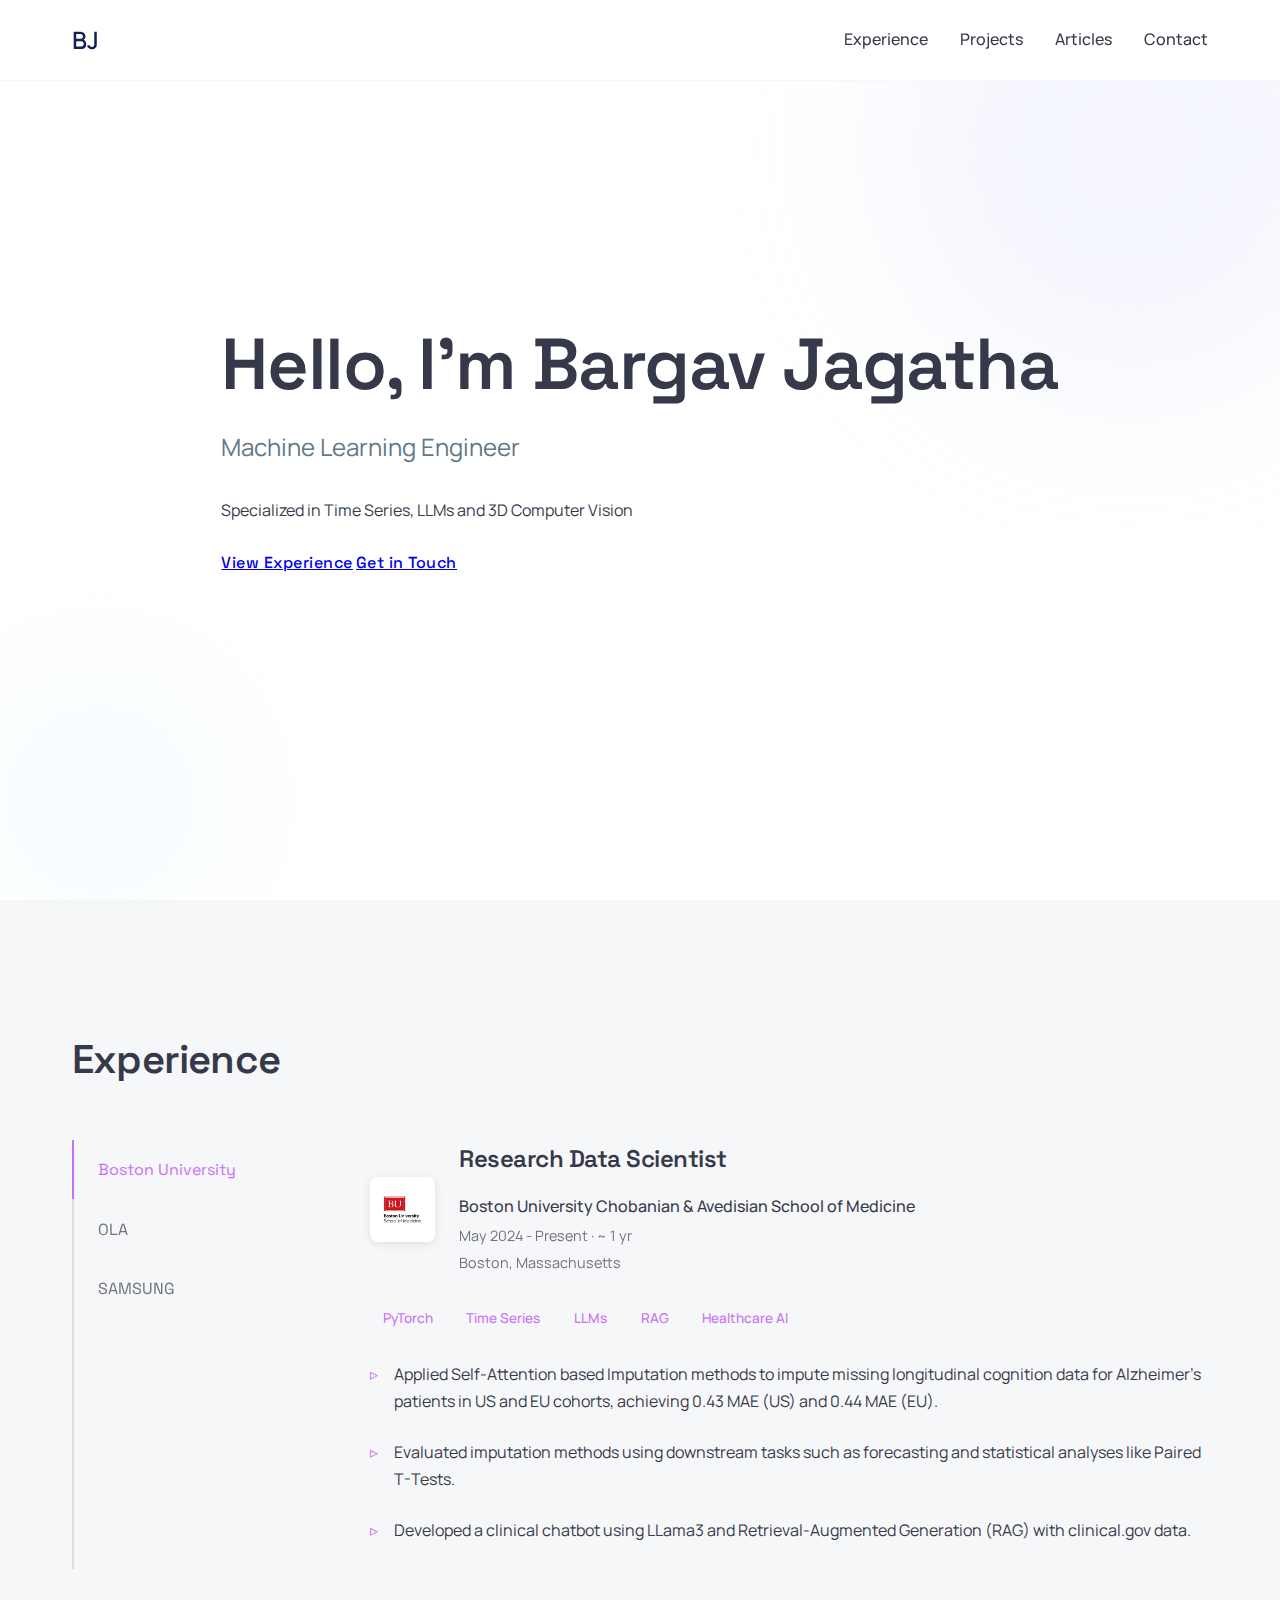
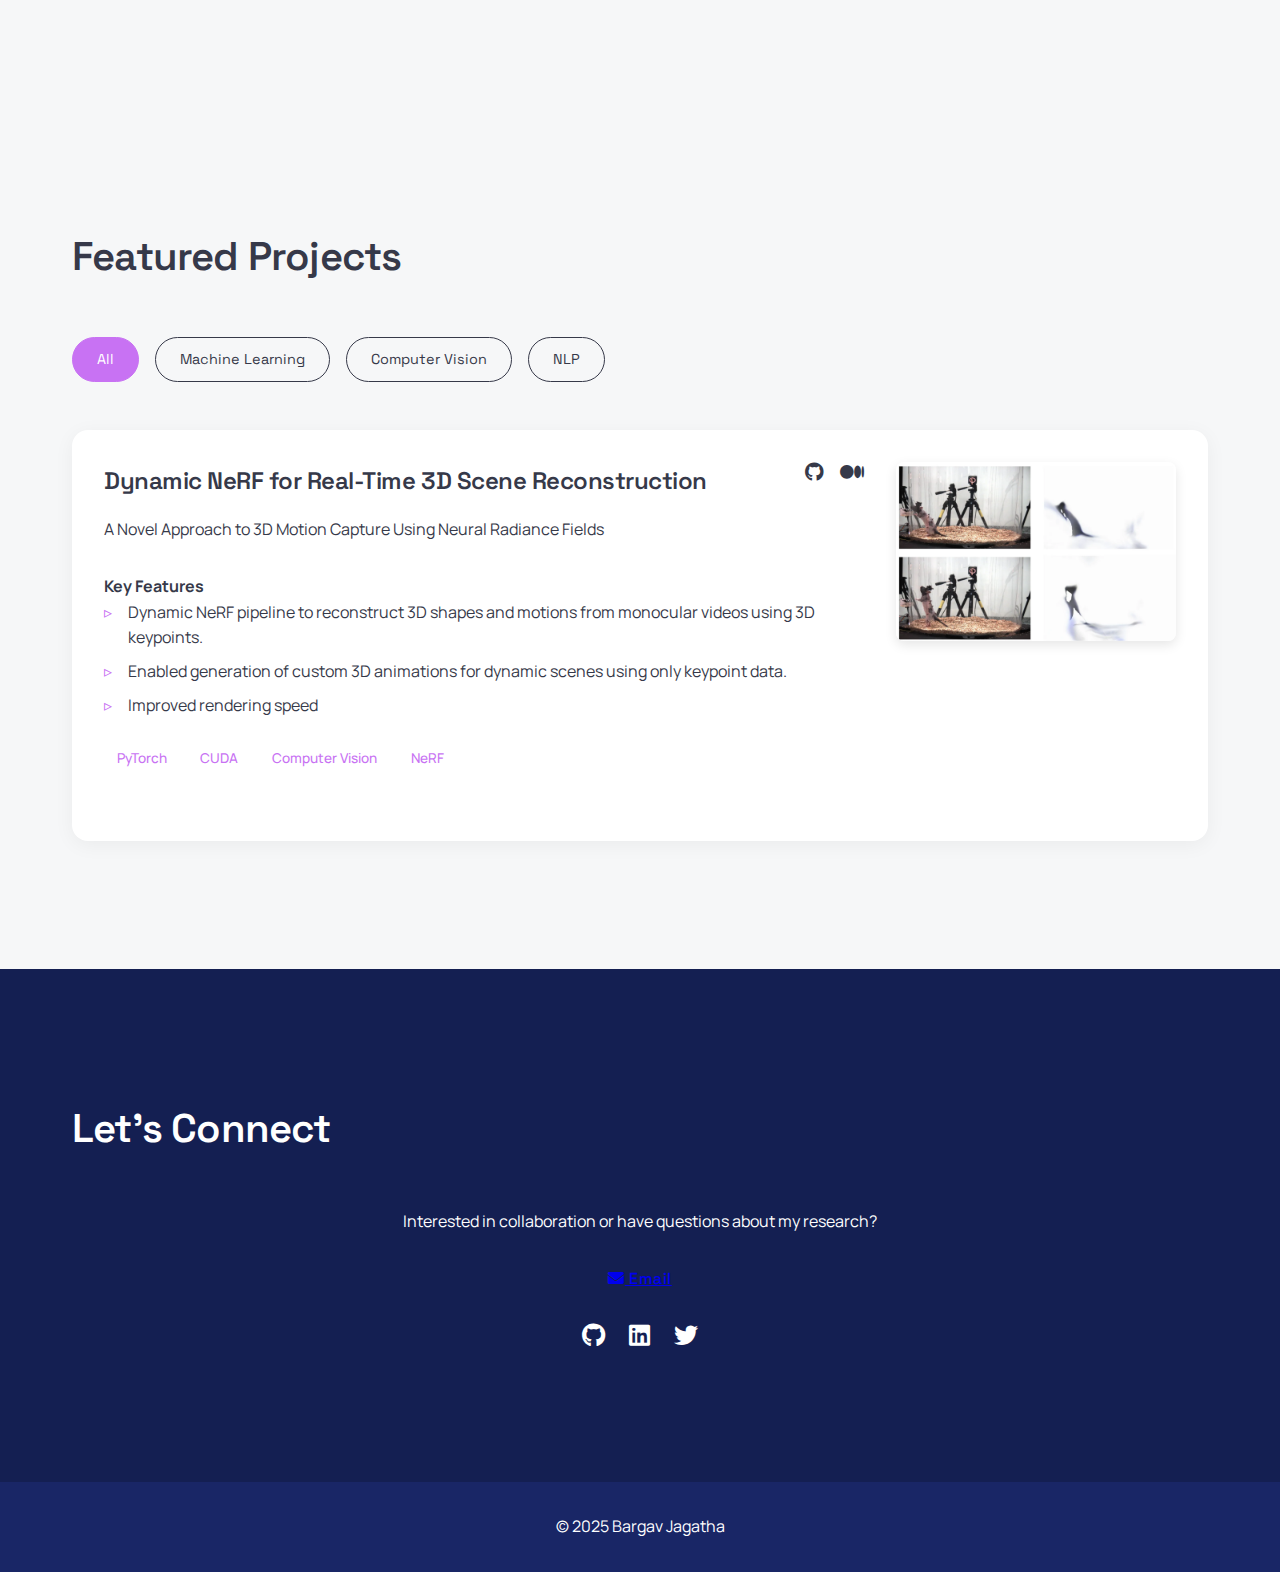
==== index.html @ a6e433ed "first commit" ====
<!DOCTYPE html>
<html lang="en">
<head>
    <meta charset="UTF-8">
    <meta name="viewport" content="width=device-width, initial-scale=1.0">
    <title>Bargav Jagatha | ML Research</title>
    <link rel="stylesheet" href="./style.css">
    <link href="https://fonts.googleapis.com/css2?family=Inter:wght@300;400;500;600&display=swap" rel="stylesheet">
    <link rel="stylesheet" href="https://cdnjs.cloudflare.com/ajax/libs/font-awesome/6.0.0/css/all.min.css">
</head>
<body>
    <nav>
        <div class="nav-container">
            <div class="logo">BJ</div>
            <div class="nav-links">
                <a href="#experience">Experience</a>
                <a href="#projects">Projects</a>
                <a href="#articles">Articles</a>
                <a href="#contact">Contact</a>
            </div>
        </div>
    </nav>

    <main>
        <section id="hero">
            <div class="container">
                <h1>Hello, I'm Bargav Jagatha</h1>
                <p class="subtitle">Machine Learning Engineer</p>
                <div class="profile-info">
                    <div class="profile-text">
                        <p>Specialized in Time Series, LLMs and 3D Computer Vision</p>
                        <br>
                        <div class="cta-buttons">
                            <a href="#experience" class="primary-button">View Experience</a>
                            <a href="#contact" class="secondary-button">Get in Touch</a>
                        </div>
                    </div>
                </div>
            </div>
            <div class="hero-background">
                <div class="gradient-circle"></div>
                <div class="gradient-circle"></div>
            </div>
        </section>

        <section id="experience">
            <div class="container">
                <h2>Experience</h2>
                <div class="experience-container">
                    <div class="experience-tabs">
                        <button class="tab-btn active" data-company="bu">Boston University</button>
                        <button class="tab-btn" data-company="ola">OLA</button>
                        <button class="tab-btn" data-company="samsung">SAMSUNG</button>
                        <!-- Add more companies as needed -->
                    </div>
                    
                    <div class="experience-content">
                        <div class="experience-panel active" data-company="bu">
                            <div class="experience-header">
                                <div class="company-info">
                                    <img src="./logos/bumed_logo.jpg" alt="Boston University" class="company-logo">
                                    <div>
                                        <h3>Research Data Scientist</h3>
                                        <p class="company-name">Boston University Chobanian & Avedisian School of Medicine</p>
                                        <p class="duration">May 2024 - Present · ~ 1 yr</p>
                                        <p class="location">Boston, Massachusetts</p>
                                    </div>
                                </div>
                            </div>

                            <div class="skills-container">
                                <div class="skill-tag">PyTorch</div>
                                <div class="skill-tag">Time Series</div>
                                <div class="skill-tag">LLMs</div>
                                <div class="skill-tag">RAG</div>
                                <div class="skill-tag">Healthcare AI</div>
                            </div>

                            <div class="experience-details">
                                <ul class="achievement-list">
                                    <li>
                                        <span class="achievement-bullet">▹</span>
                                        Applied Self-Attention based Imputation methods to impute missing longitudinal cognition data for Alzheimer's patients in US and EU cohorts, achieving 0.43 MAE (US) and 0.44 MAE (EU).
                                    </li>
                                    <li>
                                        <span class="achievement-bullet">▹</span>
                                        Evaluated imputation methods using downstream tasks such as forecasting and statistical analyses like Paired T-Tests.
                                    </li>
                                    <li>
                                        <span class="achievement-bullet">▹</span>
                                        Developed a clinical chatbot using LLama3 and Retrieval-Augmented Generation (RAG) with clinical.gov data.
                                    </li>
                                </ul>
                            </div>
                        </div>

                        <!-- Template for other experiences -->
                        <div class="experience-panel" data-company="ola">
                            <div class="experience-header">
                                <div class="company-info">
                                    <img src="logos/ola_logo.png" alt="OLA" class="company-logo">
                                    <div>
                                        <h3>Data Scientist (Machine Learning Engineer)</h3>
                                        <p class="company-name">OLA, ANI Technologies</p>
                                        <p class="duration">Feb 2022 - July 2023 · 1 yr 5 months</p>
                                        <p class="location">Bangalore, India</p>
                                    </div>
                                </div>
                            </div>

                            <div class="skills-container">
                                <div class="skill-tag">PyTorch</div>
                                <div class="skill-tag">MLOps</div>
                                <div class="skill-tag">LLMs</div>
                                <div class="skill-tag">Time Series</div>
                                <div class="skill-tag">Big Data</div>
                            </div>

                            <div class="experience-details">
                                <ul class="achievement-list">
                                    <li>
                                        <span class="achievement-bullet">▹</span>
                                        Optimized dynamic pricing and rider-driver matching ML systems driving 6% GMV increase ($1M+ revenue)
                                            <ul> Designed reinforcement learning models for real-time customer driver matching to reduce the number of trip cancellations. </ul>
                                            <ul>Built scalable data pipelines using PySpark and SQL for feature engineering on terabytes of historical cab trip data. </ul>
                                            <ul>Implemented Shadow Analysis, A/B testing, Canary Deployments, and automated retraining triggered. </ul>
                                    </li>
                                    <li>
                                        <span class="achievement-bullet">▹</span>
                                        Architected LSTM-based proximity unlock system for electric scooters achieving 97% accuracy. Optimized for TensorFlow Lite, handled Bluetooth signal noise, and deployed to Android HMI for major OS release.
                                    </li>
                                    <li>
                                        <span class="achievement-bullet">▹</span>
                                        Developed ETA prediction model using XGBoost and Graph Neural Networks with GeoSpatial features and H3 indices, achieving 1.3-minute MAE for driver arrivals.
                                    </li>
                                    <li>
                                        <span class="achievement-bullet">▹</span>
                                        Built and deployed customer support chatbot (96% intent accuracy) using GitLab, Jenkins, Kubernetes, Docker, and
                                        Vue.js. Led integration with product and frontend teams, conducting A/B testing for performance optimization.                                    
                                    </li>
                                </ul>
                            </div>                        
                        </div>

                        <div class="experience-panel" data-company="samsung">
                            <div class="experience-header">
                                <div class="company-info">
                                    <img src="logos/samsung_logo.png" alt="samsung" class="company-logo">
                                    <div>
                                        <h3>Software Engineering Intern, Edge AI</h3>
                                        <p class="company-name">Samsung Research</p>
                                        <p class="duration">May 2021 - July 2021 · ~ 3 months</p>
                                        <p class="location">Bangalore, India</p>
                                    </div>
                                </div>
                            </div>

                            <div class="skills-container">
                                <div class="skill-tag">Java</div>
                                <div class="skill-tag">SQLite</div>
                                <div class="skill-tag">C</div>
                                <div class="skill-tag">FFmpeg</div>
                                <div class="skill-tag">Weka</div>
                            </div>

                            <div class="experience-details">
                                <ul class="achievement-list">
                                    <li>
                                        <span class="achievement-bullet">▹</span>
                                        Designed an Android Java/SQLite database in the Edge AI team to manage smart home security clip metadata. Created functions for tasks like deleting clips with no motion and built a simple app interface for easy management.
                                    </li>
                                    <li>
                                        <span class="achievement-bullet">▹</span>
                                        Crafted native C code with FFmpeg to convert H264 clips to JPEGs, processing input/output via buffers for thumbnail extraction.
                                    </li>
                                </ul>
                            </div>                               <!-- Similar structure for NVIDIA experience -->
                        </div>
                    </div>
                </div>
            </div>
        </section>

        <section id="projects">
            <div class="container">
                <h2>Featured Projects</h2>
                
                <!-- Project category tabs -->
                <div class="project-categories">
                    <button class="category-btn active" data-category="all">All</button>
                    <button class="category-btn" data-category="ml">Machine Learning</button>
                    <button class="category-btn" data-category="cv">Computer Vision</button>
                    <button class="category-btn" data-category="nlp">NLP</button>
                </div>

                <div class="projects-grid">
                    <article class="project-card" data-category="cv">
                        <div class="project-content">
                            <div class="project-main">
                                <div class="project-header">
                                    <div class="project-title">
                                        <h3>Dynamic NeRF for Real-Time 3D Scene Reconstruction</h3>
                                        <div class="project-links">
                                            <a href="https://github.com/bargav25/RatNeRF" class="link-item" target="_blank">
                                                <i class="fab fa-github"></i>
                                            </a>
                                            <a href="https://medium.com/@bargav25/keypointnerf-..." class="link-item" target="_blank">
                                                <i class="fab fa-medium"></i>
                                            </a>
                                        </div>
                                    </div>
                                    <p class="project-description">
                                        A Novel Approach to 3D Motion Capture Using Neural Radiance Fields
                                    </p>
                                </div>

                                <div class="project-details">
                                    <div class="key-features">
                                        <h4>Key Features</h4>
                                        <ul>
                                            <li>Dynamic NeRF pipeline to reconstruct 3D shapes and motions from monocular videos using 3D keypoints.</li>
                                            <li>Enabled generation of custom 3D animations for dynamic scenes using only keypoint data.</li>
                                            <li>Improved rendering speed</li>
                                        </ul>
                                    </div>
                                    
                                    <div class="tech-stack">
                                        <div class="tech-tag">PyTorch</div>
                                        <div class="tech-tag">CUDA</div>
                                        <div class="tech-tag">Computer Vision</div>
                                        <div class="tech-tag">NeRF</div>
                                    </div>
                                </div>
                            </div>
                            
                            <div class="project-image">
                                <img src="./images/ratnerf.png" alt="Project Preview">
                            </div>
                        </div>
                    </article>

                    <!-- Add more project cards with the same structure -->
                </div>
            </div>
        </section>

        <!-- <section id="articles">
            <div class="container">
                <h2>Articles </h2>
                <div class="articles-grid">
                    <article class="article-card">
                        <div class="article-content">
                            <span class="article-date">Mar 2024</span>
                            <h3>Article Title</h3>
                            <p>Brief description of the article content...</p>
                            <a href="#" class="read-more">Read Article →</a>
                        </div>
                    </article>
                </div>
            </div>
        </section> -->

        <section id="contact">
            <div class="container">
                <h2>Let's Connect</h2>
                <div class="contact-content">
                    <p>Interested in collaboration or have questions about my research?</p>
                    <div class="contact-links">
                        <a href="mailto:jbargav025@gmail.com" class="primary-button">
                            <i class="fas fa-envelope"></i> Email
                        </a>
                        <div class="social-links">
                            <a href="https://github.com/bargav25/" target="_blank">
                                <i class="fab fa-github"></i>
                            </a>
                            <a href="https://www.linkedin.com/in/bargav" target="_blank">
                                <i class="fab fa-linkedin"></i>
                            </a>
                            <a href="https://twitter.com/" target="_blank">
                                <i class="fab fa-twitter"></i>
                            </a>
                        </div>
                    </div>
                </div>
            </div>
        </section>
    </main>

    <footer>
        <div class="container">
            <p>© 2025 Bargav Jagatha</p>
        </div>
    </footer>

    <script src="./script.js"></script>
</body>
</html>
---- style.css ----
/* Import modern fonts */
@import url('https://fonts.googleapis.com/css2?family=Manrope:wght@300;400;500;600;700&family=Space+Grotesk:wght@300;400;500;600;700&display=swap');

:root {
    --primary-color: hsl(230, 60%, 20%);
    --secondary-color: hsl(230, 60%, 25%);
    --accent-color: hsl(280, 84%, 70%);
    --text-color: hsl(230, 15%, 25%);
    --bg-color: hsl(0, 0%, 100%);
    --gray-light: hsl(230, 15%, 97%);
    --spacing: 8rem;
    
    /* Font families */
    --font-heading: 'Space Grotesk', sans-serif;
    --font-body: 'Manrope', sans-serif;
}

* {
    margin: 0;
    padding: 0;
    box-sizing: border-box;
}

body {
    font-family: var(--font-body);
    line-height: 1.6;
    color: var(--text-color);
    background-color: var(--bg-color);
}

.container {
    max-width: 1200px;
    margin: 0 auto;
    padding: 0 2rem;
}

/* Typography updates */
h1, h2, h3 {
    font-family: var(--font-heading);
    font-weight: 600;
    letter-spacing: -0.02em;
}

h1 {
    font-size: 4.5rem;
    line-height: 1.1;
    margin-bottom: 1.5rem;
}

h2 {
    font-size: 2.5rem;
    margin-bottom: 3rem;
}

h3 {
    font-size: 1.5rem;
    margin-bottom: 1rem;
}

.subtitle {
    font-size: 1.5rem;
    color: hsl(200, 15%, 45%);
    margin-bottom: 2rem;
}

/* Navigation */
nav {
    position: fixed;
    top: 0;
    width: 100%;
    background: rgba(255, 255, 255, 0.98);
    backdrop-filter: blur(10px);
    z-index: 1000;
    border-bottom: 1px solid var(--gray-light);
}

.nav-container {
    display: flex;
    justify-content: space-between;
    align-items: center;
    height: 5rem;
    max-width: 1200px;
    margin: 0 auto;
    padding: 0 2rem;
}

.logo {
    font-size: 1.5rem;
    font-weight: 600;
    color: var(--primary-color);
}

.nav-links {
    display: flex;
    gap: 2rem;
}

.nav-links a {
    text-decoration: none;
    color: var(--text-color);
    font-weight: 500;
    transition: color 0.3s;
}

.nav-links a:hover {
    color: var(--accent-color);
}

/* Hero Section */
#hero {
    min-height: 100vh;
    padding: calc(var(--spacing) * 1.5) 0;
    position: relative;
    overflow: hidden;
    display: flex;
    align-items: center;
}

.hero-background {
    position: absolute;
    top: 0;
    left: 0;
    width: 100%;
    height: 100%;
    z-index: -1;
}

.gradient-circle {
    position: absolute;
    border-radius: 50%;
    filter: blur(80px);
}

.gradient-circle:nth-child(1) {
    background: hsl(230, 84%, 90%);
    width: 500px;
    height: 500px;
    top: -100px;
    right: -100px;
    opacity: 0.2;
}

.gradient-circle:nth-child(2) {
    background: hsl(200, 84%, 90%);
    width: 300px;
    height: 300px;
    bottom: -50px;
    left: -50px;
    opacity: 0.15;
}

/* Timeline styles */
.timeline {
    position: relative;
    max-width: 800px;
    margin: 0 auto;
}

.timeline-item {
    position: relative;
    padding: 2rem;
    background: white;
    border-radius: 1rem;
    margin-bottom: 2rem;
    box-shadow: 0 4px 20px rgba(0, 0, 0, 0.05);
    transition: transform 0.3s;
}

.timeline-item:hover {
    transform: translateY(-4px);
}

/* Project card styles */
.projects-grid {
    display: grid;
    grid-template-columns: 1fr;
    gap: 2rem;
}

.project-card {
    background: white;
    border-radius: 1rem;
    overflow: hidden;
    box-shadow: 0 4px 20px rgba(0, 0, 0, 0.05);
    transition: transform 0.3s;
}

.project-card:hover {
    transform: translateY(-4px);
}

/* Article card styles */
.articles-grid {
    display: grid;
    gap: 2rem;
    grid-template-columns: repeat(auto-fit, minmax(300px, 1fr));
}

.article-card {
    background: white;
    padding: 2rem;
    border-radius: 1rem;
    box-shadow: 0 4px 20px rgba(0, 0, 0, 0.05);
    transition: transform 0.3s;
}

.article-card:hover {
    transform: translateY(-4px);
}

.article-date {
    font-family: var(--font-heading);
    color: var(--accent-color);
    font-size: 0.9rem;
    font-weight: 500;
}

/* Add cool hover effects */
.link-item {
    display: inline-flex;
    align-items: center;
    gap: 0.5rem;
    color: var(--accent-color);
    text-decoration: none;
    font-weight: 500;
    transition: all 0.3s;
}

.link-item:hover {
    gap: 0.8rem;
}

/* Update buttons */
.primary-button, .secondary-button {
    font-family: var(--font-heading);
    font-weight: 500;
    letter-spacing: 0.5px;
}

/* Contact Section */
#contact {
    padding: var(--spacing) 0;
    background: var(--primary-color);
    color: white;
}

.contact-content {
    text-align: center;
}

.contact-links {
    margin-top: 2rem;
    display: flex;
    flex-direction: column;
    align-items: center;
    gap: 1.5rem;
}

.social-links {
    display: flex;
    gap: 1.5rem;
}

.social-links a {
    color: white;
    font-size: 1.5rem;
    transition: transform 0.3s;
}

.social-links a:hover {
    transform: translateY(-2px);
}

/* Footer */
footer {
    padding: 2rem 0;
    background: var(--secondary-color);
    color: white;
    text-align: center;
}

/* Experience Section Styles */
#experience {
    padding: var(--spacing) 0;
    background: var(--gray-light);
}

.experience-container {
    display: flex;
    gap: 3rem;
    max-width: 1200px;
    margin: 0 auto;
}

/* Tabs Navigation */
.experience-tabs {
    display: flex;
    flex-direction: column;
    min-width: 250px;
    border-left: 2px solid rgba(0, 0, 0, 0.1);
}

.tab-btn {
    padding: 1.2rem 1.5rem;
    font-family: var(--font-heading);
    font-size: 1rem;
    text-align: left;
    background: none;
    border: none;
    border-left: 2px solid transparent;
    color: var(--text-color);
    opacity: 0.7;
    cursor: pointer;
    transition: all 0.3s;
    margin-left: -2px;
}

.tab-btn:hover {
    opacity: 1;
    background: rgba(0, 0, 0, 0.05);
}

.tab-btn.active {
    color: var(--accent-color);
    opacity: 1;
    border-left: 2px solid var(--accent-color);
}

/* Experience Content */
.experience-content {
    flex: 1;
}

.experience-panel {
    display: none;
    animation: fadeIn 0.5s ease-in-out;
}

.experience-panel.active {
    display: block;
}

/* Company Header */
.experience-header {
    margin-bottom: 1.5rem;
}

.company-info {
    display: flex;
    align-items: center;
    gap: 1.5rem;
}

.company-logo {
    width: 65px;
    height: 65px;
    object-fit: contain;
    border-radius: 8px;
    padding: 8px;
    background: white;
    box-shadow: 0 2px 10px rgba(0, 0, 0, 0.1);
}

.company-name {
    color: var(--text-color);
    font-weight: 500;
    margin-bottom: 0.25rem;
}

.duration, .location {
    color: var(--text-color);
    opacity: 0.7;
    font-size: 0.9rem;
    margin-bottom: 0.25rem;
}

/* Skills Tags */
.skills-container {
    display: flex;
    flex-wrap: wrap;
    gap: 0.5rem;
    margin-bottom: 1.5rem;
}

.skill-tag {
    background: rgba(var(--accent-color-rgb), 0.1);
    color: var(--accent-color);
    padding: 0.4rem 0.8rem;
    border-radius: 20px;
    font-size: 0.85rem;
    font-weight: 500;
}

/* Achievement List */
.achievement-list {
    list-style: none;
    padding: 0;
}

.achievement-list li {
    position: relative;
    padding-left: 1.5rem;
    margin-bottom: 1.5rem;
    line-height: 1.7;
}

.achievement-bullet {
    position: absolute;
    left: 0;
    color: var(--accent-color);
}

/* Animations */
@keyframes fadeIn {
    from {
        opacity: 0;
        transform: translateY(10px);
    }
    to {
        opacity: 1;
        transform: translateY(0);
    }
}

/* Responsive Design */
@media (max-width: 768px) {
    h1 {
        font-size: 2.5rem;
    }
    
    h2 {
        font-size: 2rem;
    }
    
    .research-card {
        flex-direction: column;
    }
    
    .research-visualization {
        width: 100%;
        height: 200px;
    }
    
    .nav-links {
        display: none;
    }

    .experience-container {
        flex-direction: column;
        gap: 2rem;
    }

    .experience-tabs {
        flex-direction: row;
        overflow-x: auto;
        padding-bottom: 1rem;
        border-left: none;
        border-bottom: 2px solid rgba(0, 0, 0, 0.1);
    }

    .tab-btn {
        border-left: none;
        border-bottom: 2px solid transparent;
        margin-left: 0;
        margin-bottom: -2px;
        white-space: nowrap;
        padding: 1rem 1.2rem;
    }

    .tab-btn.active {
        border-left: none;
        border-bottom: 2px solid var(--accent-color);
    }

    .company-info {
        flex-direction: column;
        align-items: flex-start;
        gap: 1rem;
    }

    .company-logo {
        width: 50px;
        height: 50px;
    }
}

/* Projects Section */
#projects {
    padding: var(--spacing) 0;
    background: var(--gray-light);
}

/* Project Categories */
.project-categories {
    display: flex;
    gap: 1rem;
    margin-bottom: 3rem;
    flex-wrap: wrap;
}

.category-btn {
    padding: 0.8rem 1.5rem;
    font-family: var(--font-heading);
    font-size: 0.9rem;
    background: transparent;
    border: 1px solid var(--text-color);
    border-radius: 2rem;
    color: var(--text-color);
    cursor: pointer;
    transition: all 0.3s;
}

.category-btn:hover, .category-btn.active {
    background: var(--accent-color);
    border-color: var(--accent-color);
    color: white;
}

/* Project Grid */
.projects-grid {
    display: grid;
    grid-template-columns: repeat(auto-fit, minmax(400px, 1fr));
    gap: 2rem;
}

/* Project Card */
.project-card {
    background: white;
    border-radius: 1rem;
    overflow: hidden;
    transition: transform 0.3s, box-shadow 0.3s;
    box-shadow: 0 4px 20px rgba(0, 0, 0, 0.05);
}

.project-card:hover {
    transform: translateY(-5px);
    box-shadow: 0 8px 30px rgba(0, 0, 0, 0.1);
}

.project-content {
    padding: 2rem;
    display: flex;
    gap: 2rem;
    align-items: flex-start;
}

.project-main {
    flex: 1;
}

.project-image {
    width: 280px;
    border-radius: 0.5rem;
    overflow: hidden;
    box-shadow: 0 4px 12px rgba(0, 0, 0, 0.1);
}

.project-image img {
    width: 100%;
    height: 100%;
    object-fit: cover;
    display: block;
    transition: transform 0.3s;
}

.project-card:hover .project-image img {
    transform: scale(1.05);
}

/* Project Header */
.project-title {
    display: flex;
    justify-content: space-between;
    align-items: flex-start;
    margin-bottom: 1rem;
}

.project-title h3 {
    font-size: 1.5rem;
    margin: 0;
    flex: 1;
}

.project-links {
    display: flex;
    gap: 1rem;
}

.project-links a {
    color: var(--text-color);
    font-size: 1.2rem;
    transition: color 0.3s;
}

.project-links a:hover {
    color: var(--accent-color);
}

/* Project Details */
.project-details {
    margin: 2rem 0;
}

.key-features ul {
    list-style: none;
    padding: 0;
}

.key-features li {
    position: relative;
    padding-left: 1.5rem;
    margin-bottom: 0.5rem;
}

.key-features li::before {
    content: "▹";
    position: absolute;
    left: 0;
    color: var(--accent-color);
}

/* Tech Stack */
.tech-stack {
    display: flex;
    flex-wrap: wrap;
    gap: 0.5rem;
    margin-top: 1.5rem;
}

.tech-tag {
    padding: 0.4rem 0.8rem;
    background: rgba(var(--accent-color-rgb), 0.1);
    color: var(--accent-color);
    border-radius: 2rem;
    font-size: 0.85rem;
    font-weight: 500;
}

/* Project Preview */
.project-preview {
    margin-top: 2rem;
    border-radius: 0.5rem;
    overflow: hidden;
}

.project-preview img {
    width: 100%;
    height: auto;
    display: block;
}

/* Responsive adjustments */
@media (max-width: 1024px) {
    .project-content {
        flex-direction: column;
    }

    .project-image {
        width: 100%;
        max-height: 300px;
    }
}

@media (max-width: 768px) {
    .project-content {
        padding: 1.5rem;
    }

    .project-image {
        max-height: 200px;
    }
}
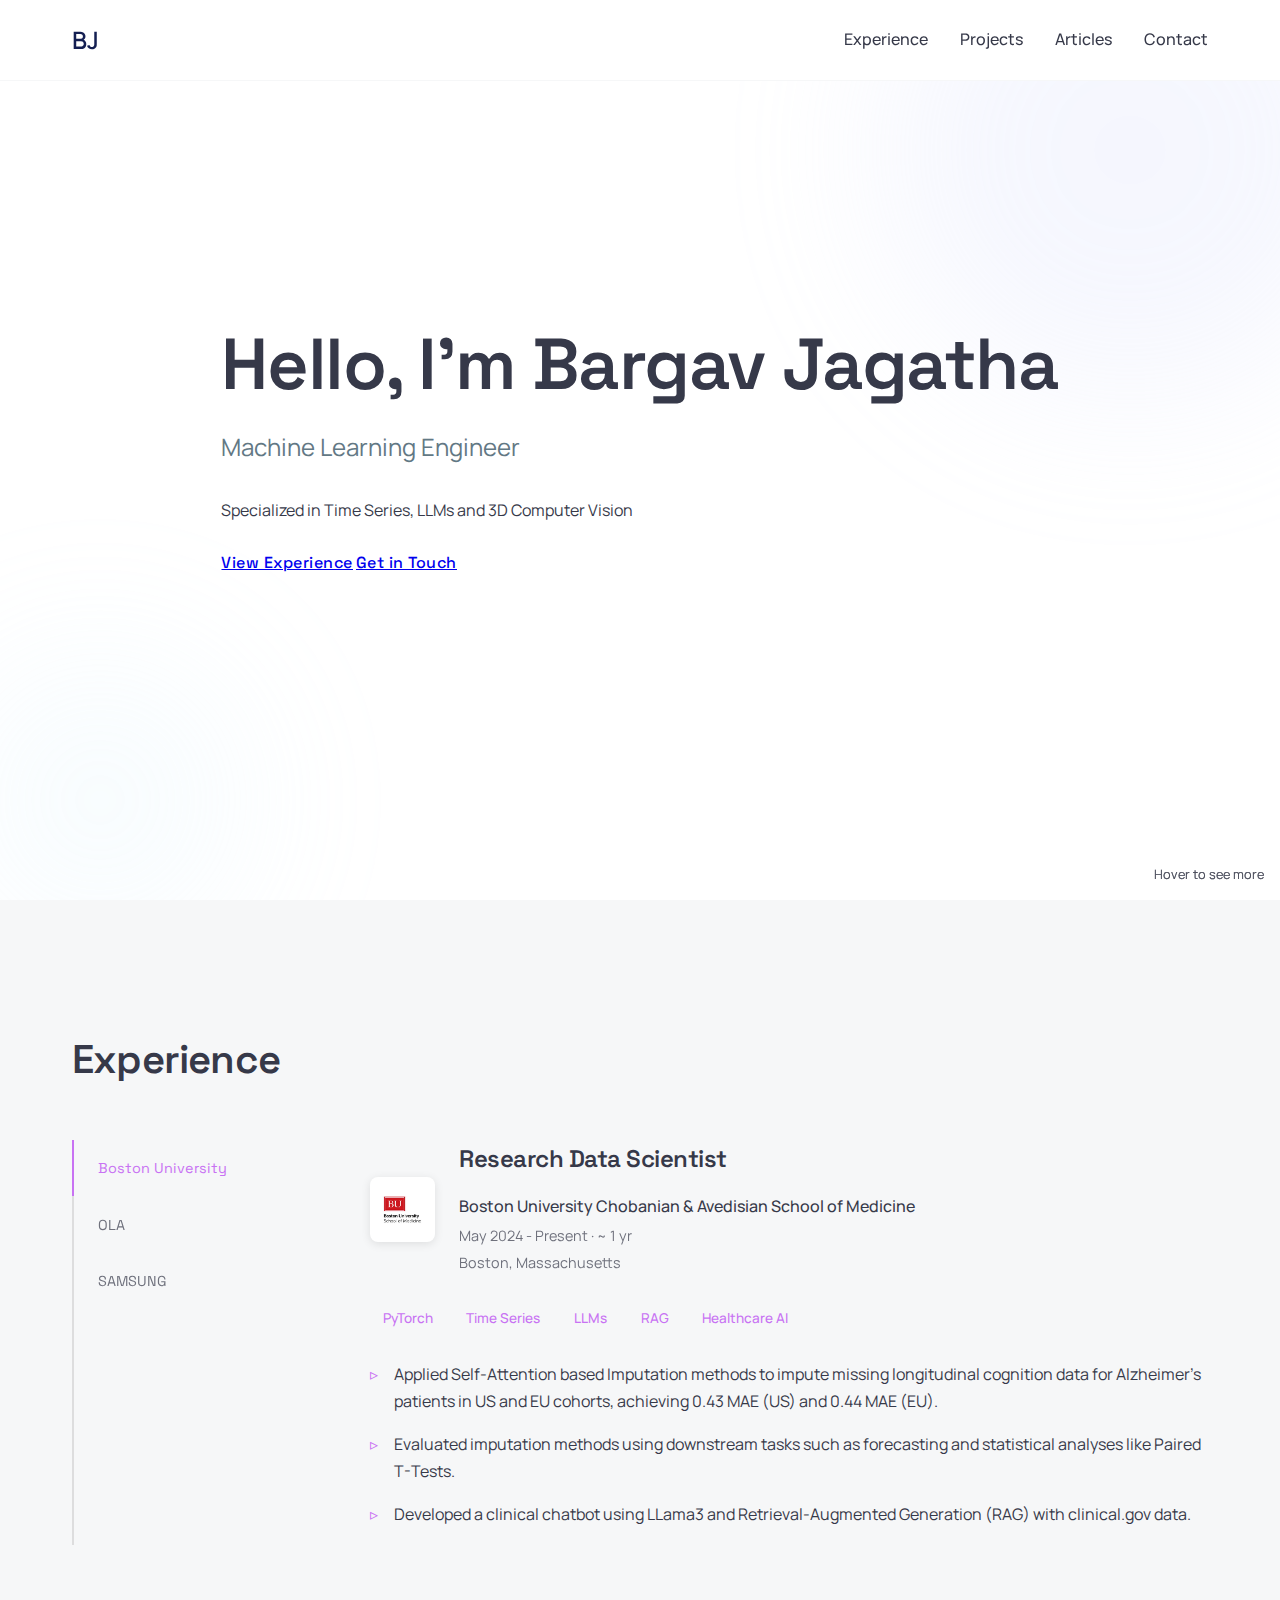
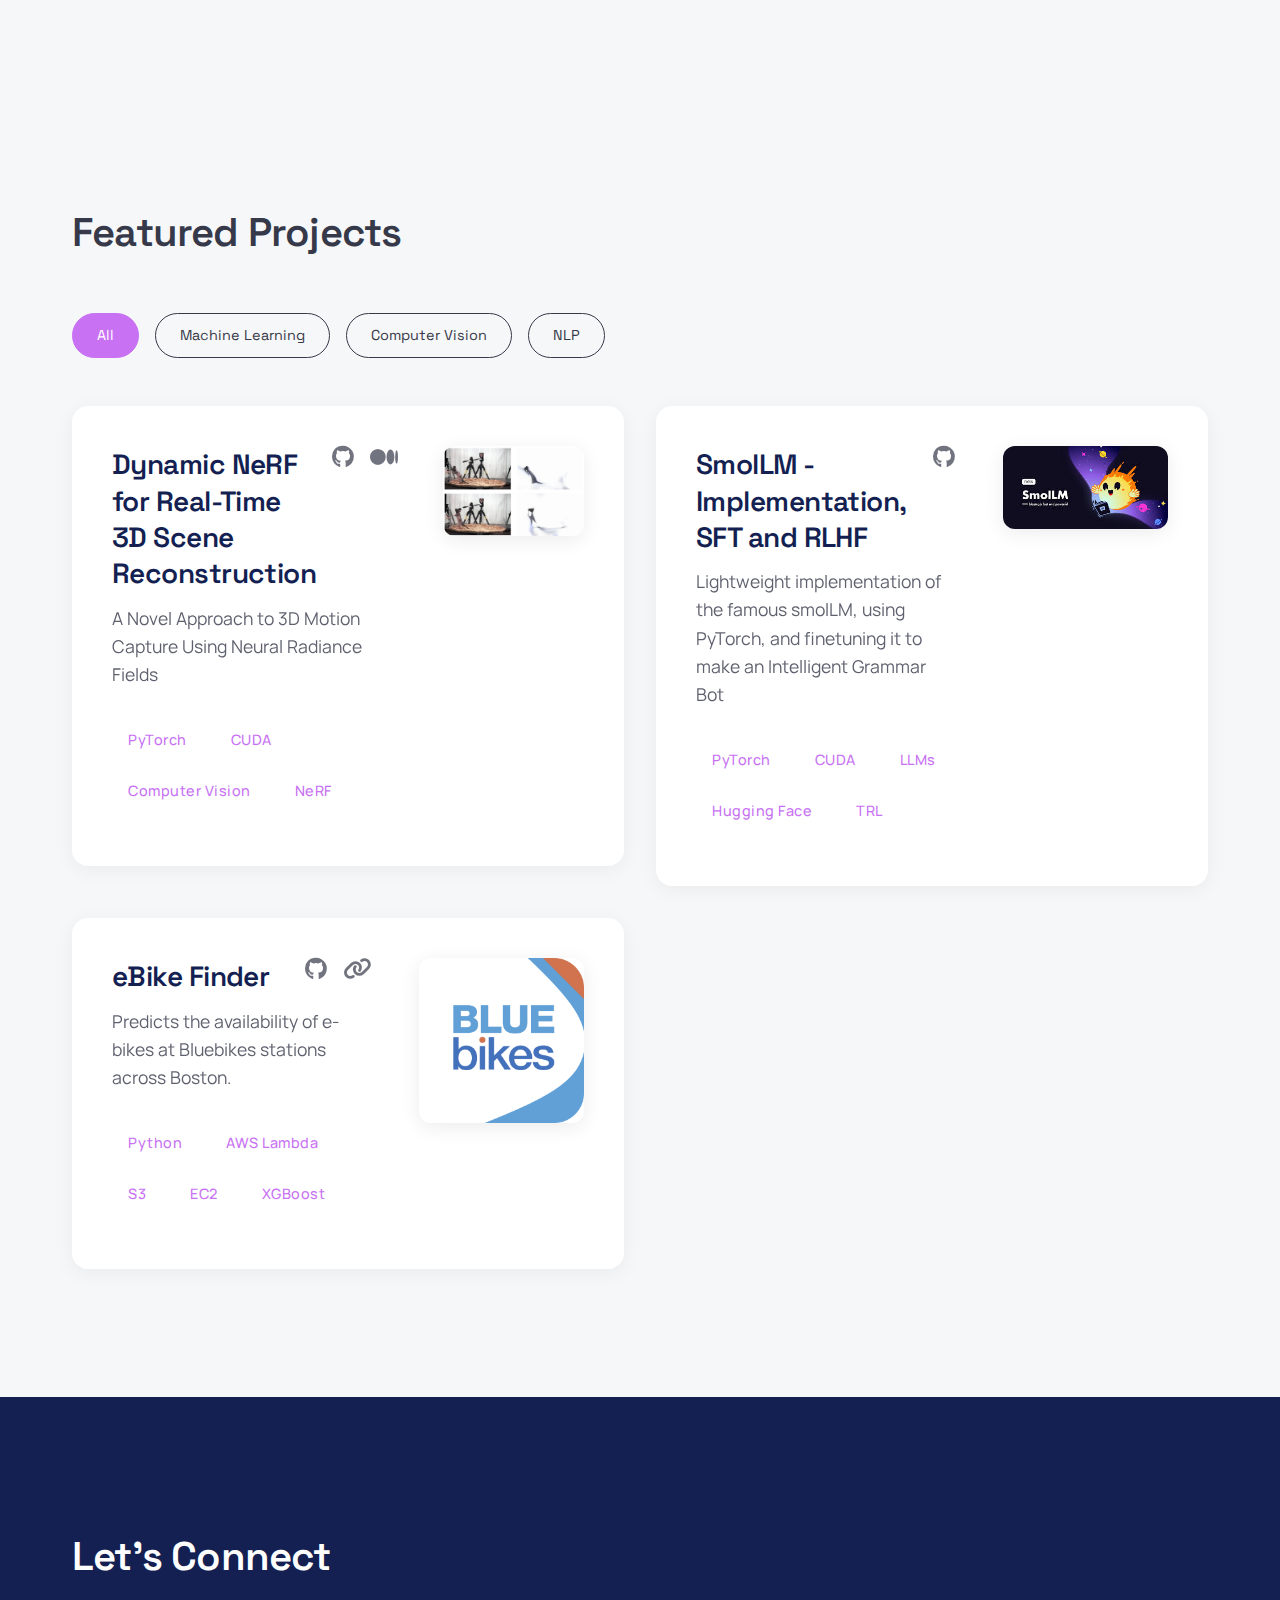
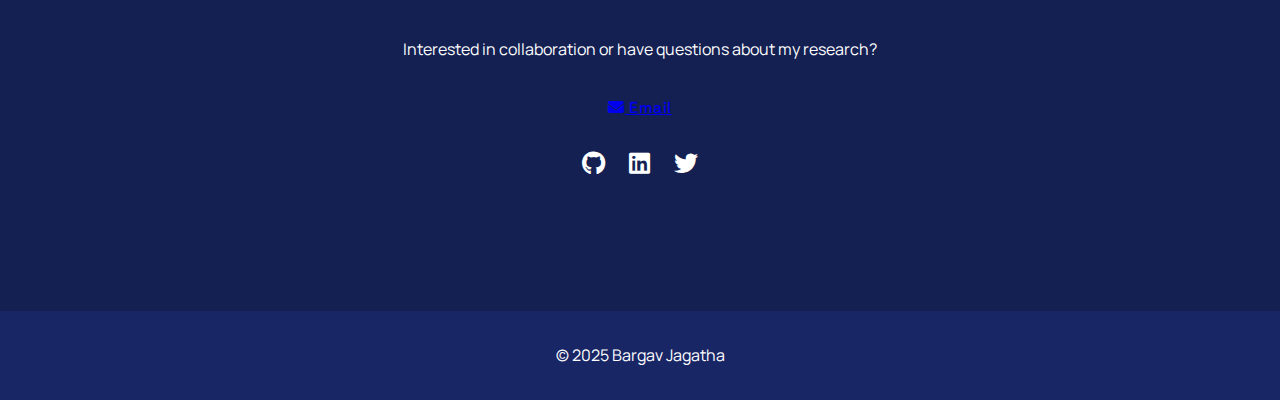
==== commit 8b3d2ead: "added projects" ====
--- a/index.html
+++ b/index.html
@@ -240,6 +240,98 @@
                     </article>
 
                     <!-- Add more project cards with the same structure -->
+
+                    <article class="project-card" data-category="nlp">
+                        <div class="project-content">
+                            <div class="project-main">
+                                <div class="project-header">
+                                    <div class="project-title">
+                                        <h3>SmolLM - Implementation, SFT and RLHF</h3>
+                                        <div class="project-links">
+                                            <a href="https://github.com/bargav25/SmolLM" class="link-item" target="_blank">
+                                                <i class="fab fa-github"></i>
+                                            </a>
+                                        </div>
+                                    </div>
+                                    <p class="project-description">
+                                        Lightweight implementation of the famous smolLM, using PyTorch, and finetuning it to make an Intelligent Grammar Bot
+                                    </p>
+                                </div>
+
+                                <div class="project-details">
+                                    <div class="key-features">
+                                        <h4>Key Features</h4>
+                                        <ul>
+                                            <li>Rotary Positional Embeddings</li>
+                                            <li>Grouped-query attention</li>
+                                            <li>Fine-tuned SmolLM and optimized with DPO and KTO to deliver accurate, context-aware grammar corrections. </li>
+                                        </ul>
+                                    </div>
+                                    
+                                    <div class="tech-stack">
+                                        <div class="tech-tag">PyTorch</div>
+                                        <div class="tech-tag">CUDA</div>
+                                        <div class="tech-tag">LLMs</div>
+                                        <div class="tech-tag">Hugging Face</div>
+                                        <div class="tech-tag">TRL</div>
+                                    </div>
+                                </div>
+                            </div>
+                            
+                            <div class="project-image">
+                                <img src="./images/smollm.jpeg" alt="Project Preview">
+                            </div>
+                        </div>
+                    </article>
+
+                    <article class="project-card" data-category="ml">
+                        <div class="project-content">
+                            <div class="project-main">
+                                <div class="project-header">
+                                    <div class="project-title">
+                                        <h3>eBike Finder</h3>
+                                        <div class="project-links">
+                                            <a href="https://github.com/bargav25/ebike-finder" class="link-item" target="_blank">
+                                                <i class="fab fa-github"></i>
+                                            </a>
+                                            <a href="https://onebike.app/" class="link-item" target="_blank">
+                                                <i class="fab fa-solid fa-link"></i>
+                                            </a>
+                                        </div>
+                                    </div>
+                                    <p class="project-description">
+                                        Predicts the availability of e-bikes at Bluebikes stations across Boston.
+                                    </p>
+                                </div>
+
+                                <div class="project-details">
+                                    <div class="key-features">
+                                        <h4>Key Features</h4>
+                                        <ul>
+                                            <li>Real-Time Predictions: Instantly predicts the availability of e-bikes at a selected Bluebikes station.</li>
+                                            <li>User-Friendly Interface: The interface, built with Gradio, allows users to easily select a station and view predictions.</li>
+                                            <li>Scalable & Fast: Processes incoming data and delivers results with minimal delay, ensuring up-to-date information.</li>
+                                            <li>Historical Insights: Incorporates historical data to improve prediction accuracy.</li>
+
+                                        </ul>
+                                    </div>
+                                    
+                                    <div class="tech-stack">
+                                        <div class="tech-tag">Python</div>
+                                        <div class="tech-tag">AWS Lambda</div>
+                                        <div class="tech-tag">S3</div>
+                                        <div class="tech-tag">EC2</div>
+                                        <div class="tech-tag">XGBoost</div>
+                                    </div>
+                                </div>
+                            </div>
+                            
+                            <div class="project-image">
+                                <img src="./images/bluebikes.png" alt="Project Preview">
+                            </div>
+                        </div>
+                    </article>
+
                 </div>
             </div>
         </section>
--- a/style.css
+++ b/style.css
@@ -173,8 +173,9 @@
 /* Project card styles */
 .projects-grid {
     display: grid;
-    grid-template-columns: 1fr;
+    grid-template-columns: repeat(auto-fit, minmax(400px, 1fr));
     gap: 2rem;
+    align-items: start;
 }
 
 .project-card {
@@ -182,11 +183,15 @@
     border-radius: 1rem;
     overflow: hidden;
     box-shadow: 0 4px 20px rgba(0, 0, 0, 0.05);
-    transition: transform 0.3s;
+    transition: transform 0.3s ease;
 }
 
 .project-card:hover {
-    transform: translateY(-4px);
+    transform: translateY(-5px);
+}
+
+.project-card:hover .project-content {
+    box-shadow: 0 8px 30px rgba(0, 0, 0, 0.1);
 }
 
 /* Article card styles */
@@ -290,6 +295,7 @@
     gap: 3rem;
     max-width: 1200px;
     margin: 0 auto;
+    position: relative;
 }
 
 /* Tabs Navigation */
@@ -300,10 +306,11 @@
     border-left: 2px solid rgba(0, 0, 0, 0.1);
 }
 
+/* Remove click interaction, use hover instead */
 .tab-btn {
     padding: 1.2rem 1.5rem;
     font-family: var(--font-heading);
-    font-size: 1rem;
+    font-size: 0.9rem;
     text-align: left;
     background: none;
     border: none;
@@ -317,12 +324,13 @@
 
 .tab-btn:hover {
     opacity: 1;
-    background: rgba(0, 0, 0, 0.05);
+    color: var(--accent-color);
+    border-left: 2px solid var(--accent-color);
 }
 
 .tab-btn.active {
-    color: var(--accent-color);
     opacity: 1;
+    color: var(--accent-color);
     border-left: 2px solid var(--accent-color);
 }
 
@@ -333,11 +341,69 @@
 
 .experience-panel {
     display: none;
-    animation: fadeIn 0.5s ease-in-out;
+    opacity: 0;
+    transition: opacity 0.3s ease;
 }
 
 .experience-panel.active {
     display: block;
+    opacity: 1;
+}
+
+/* Show panel on hover */
+.tab-btn:hover ~ .experience-content .experience-panel {
+    display: none;
+    opacity: 0;
+}
+
+.tab-btn[data-company="bu"]:hover ~ .experience-content .experience-panel[data-company="bu"],
+.tab-btn[data-company="ola"]:hover ~ .experience-content .experience-panel[data-company="ola"],
+.tab-btn[data-company="samsung"]:hover ~ .experience-content .experience-panel[data-company="samsung"] {
+    display: block;
+    opacity: 1;
+}
+
+/* Achievement list styling */
+.achievement-list {
+    list-style: none;
+    padding: 0;
+}
+
+.achievement-list li {
+    position: relative;
+    padding-left: 1.5rem;
+    margin-bottom: 1rem;
+    line-height: 1.7;
+}
+
+/* Main bullet points */
+.achievement-list > li > .achievement-bullet {
+    position: absolute;
+    left: 0;
+    color: var(--accent-color);
+}
+
+/* Nested list styling */
+.achievement-list ul {
+    list-style: none;
+    padding-left: 1rem;
+    margin-top: 0.5rem;
+}
+
+.achievement-list ul li {
+    position: relative;
+    padding-left: 1.5rem;
+    margin-bottom: 0.5rem;
+    font-size: 0.95em;
+    opacity: 0.85;
+}
+
+.achievement-list ul li::before {
+    content: "→";
+    position: absolute;
+    left: 0;
+    color: var(--accent-color);
+    opacity: 0.7;
 }
 
 /* Company Header */
@@ -391,25 +457,6 @@
     font-weight: 500;
 }
 
-/* Achievement List */
-.achievement-list {
-    list-style: none;
-    padding: 0;
-}
-
-.achievement-list li {
-    position: relative;
-    padding-left: 1.5rem;
-    margin-bottom: 1.5rem;
-    line-height: 1.7;
-}
-
-.achievement-bullet {
-    position: absolute;
-    left: 0;
-    color: var(--accent-color);
-}
-
 /* Animations */
 @keyframes fadeIn {
     from {
@@ -516,43 +563,133 @@
     color: white;
 }
 
-/* Project Grid */
-.projects-grid {
-    display: grid;
-    grid-template-columns: repeat(auto-fit, minmax(400px, 1fr));
-    gap: 2rem;
-}
-
-/* Project Card */
-.project-card {
+/* Project Card Improvements */
+.project-content {
+    padding: 2.5rem;
+    display: flex;
+    gap: 3rem;
+    align-items: flex-start;
     background: white;
     border-radius: 1rem;
-    overflow: hidden;
-    transition: transform 0.3s, box-shadow 0.3s;
     box-shadow: 0 4px 20px rgba(0, 0, 0, 0.05);
-}
-
-.project-card:hover {
-    transform: translateY(-5px);
-    box-shadow: 0 8px 30px rgba(0, 0, 0, 0.1);
-}
-
-.project-content {
-    padding: 2rem;
-    display: flex;
-    gap: 2rem;
-    align-items: flex-start;
+    transition: all 0.3s ease;
 }
 
 .project-main {
     flex: 1;
-}
-
+    max-width: 60%;
+}
+
+.project-header {
+    margin-bottom: 2rem;
+}
+
+.project-title {
+    display: flex;
+    justify-content: space-between;
+    align-items: flex-start;
+    gap: 1rem;
+    margin-bottom: 0.75rem;
+}
+
+.project-title h3 {
+    font-size: 1.75rem;
+    line-height: 1.3;
+    margin: 0;
+    color: var(--primary-color);
+}
+
+.project-description {
+    font-size: 1.1rem;
+    color: var(--text-color);
+    opacity: 0.8;
+    line-height: 1.6;
+}
+
+.project-links {
+    display: flex;
+    gap: 1rem;
+    flex-shrink: 0;
+}
+
+.project-links a {
+    color: var(--text-color);
+    font-size: 1.4rem;
+    opacity: 0.7;
+    transition: all 0.3s;
+}
+
+.project-links a:hover {
+    color: var(--accent-color);
+    opacity: 1;
+    transform: translateY(-2px);
+}
+
+/* Hide key features by default */
+.key-features {
+    height: 0;
+    opacity: 0;
+    overflow: hidden;
+    transition: all 0.3s ease;
+    margin: 0;
+}
+
+/* Show on hover */
+.project-card:hover .key-features {
+    height: auto;
+    opacity: 1;
+    margin-bottom: 2rem;
+}
+
+/* Adjust spacing for collapsed state */
+.project-details {
+    margin: 1rem 0;
+    transition: all 0.3s ease;
+}
+
+.project-card:hover .project-details {
+    margin: 2rem 0;
+}
+
+/* Add subtle indicator for hover interaction */
+.project-content::after {
+    content: "Hover to see more";
+    position: absolute;
+    bottom: 1rem;
+    right: 1rem;
+    font-size: 0.8rem;
+    color: var(--text-color);
+    opacity: 0.5;
+    transition: opacity 0.3s ease;
+}
+
+.project-card:hover .project-content::after {
+    opacity: 0;
+}
+
+/* Tech Stack */
+.tech-stack {
+    display: flex;
+    flex-wrap: wrap;
+    gap: 0.75rem;
+}
+
+.tech-tag {
+    padding: 0.5rem 1rem;
+    background: rgba(var(--accent-color-rgb), 0.08);
+    color: var(--accent-color);
+    border-radius: 2rem;
+    font-size: 0.9rem;
+    font-weight: 500;
+    letter-spacing: 0.5px;
+}
+
+/* Project Image */
 .project-image {
-    width: 280px;
-    border-radius: 0.5rem;
+    width: 35%;
+    border-radius: 0.75rem;
     overflow: hidden;
-    box-shadow: 0 4px 12px rgba(0, 0, 0, 0.1);
+    box-shadow: 0 4px 20px rgba(0, 0, 0, 0.08);
 }
 
 .project-image img {
@@ -560,113 +697,41 @@
     height: 100%;
     object-fit: cover;
     display: block;
-    transition: transform 0.3s;
+    transition: transform 0.5s;
 }
 
 .project-card:hover .project-image img {
-    transform: scale(1.05);
-}
-
-/* Project Header */
-.project-title {
-    display: flex;
-    justify-content: space-between;
-    align-items: flex-start;
-    margin-bottom: 1rem;
-}
-
-.project-title h3 {
-    font-size: 1.5rem;
-    margin: 0;
-    flex: 1;
-}
-
-.project-links {
-    display: flex;
-    gap: 1rem;
-}
-
-.project-links a {
-    color: var(--text-color);
-    font-size: 1.2rem;
-    transition: color 0.3s;
-}
-
-.project-links a:hover {
-    color: var(--accent-color);
-}
-
-/* Project Details */
-.project-details {
-    margin: 2rem 0;
-}
-
-.key-features ul {
-    list-style: none;
-    padding: 0;
-}
-
-.key-features li {
-    position: relative;
-    padding-left: 1.5rem;
-    margin-bottom: 0.5rem;
-}
-
-.key-features li::before {
-    content: "▹";
-    position: absolute;
-    left: 0;
-    color: var(--accent-color);
-}
-
-/* Tech Stack */
-.tech-stack {
-    display: flex;
-    flex-wrap: wrap;
-    gap: 0.5rem;
-    margin-top: 1.5rem;
-}
-
-.tech-tag {
-    padding: 0.4rem 0.8rem;
-    background: rgba(var(--accent-color-rgb), 0.1);
-    color: var(--accent-color);
-    border-radius: 2rem;
-    font-size: 0.85rem;
-    font-weight: 500;
-}
-
-/* Project Preview */
-.project-preview {
-    margin-top: 2rem;
-    border-radius: 0.5rem;
-    overflow: hidden;
-}
-
-.project-preview img {
-    width: 100%;
-    height: auto;
-    display: block;
-}
-
-/* Responsive adjustments */
+    transform: scale(1.03);
+}
+
+/* Responsive Design */
 @media (max-width: 1024px) {
     .project-content {
         flex-direction: column;
+        padding: 2rem;
+    }
+
+    .project-main {
+        max-width: 100%;
     }
 
     .project-image {
         width: 100%;
         max-height: 300px;
+        order: -1; /* Move image to top on mobile */
     }
 }
 
 @media (max-width: 768px) {
+    .project-title {
+        flex-direction: column;
+    }
+
+    .project-links {
+        margin-top: 1rem;
+    }
+
     .project-content {
         padding: 1.5rem;
     }
-
-    .project-image {
-        max-height: 200px;
-    }
 } 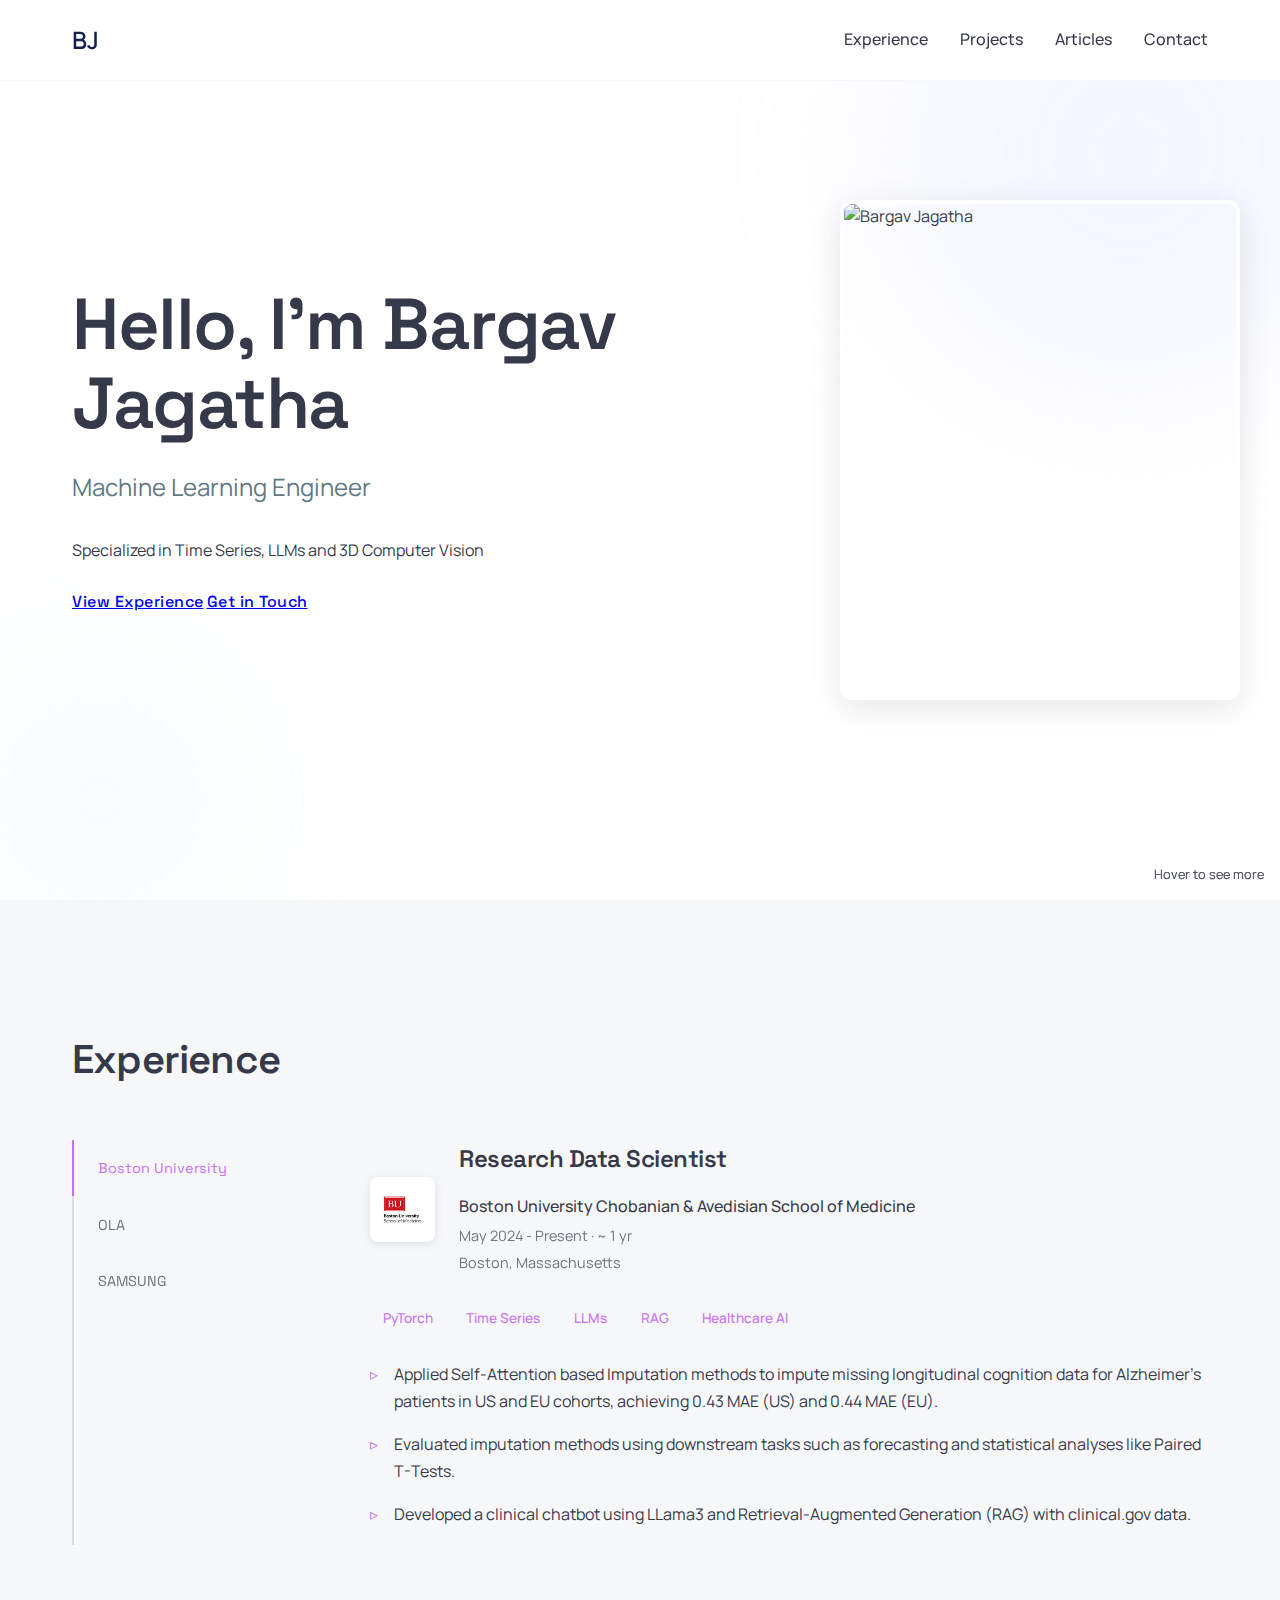
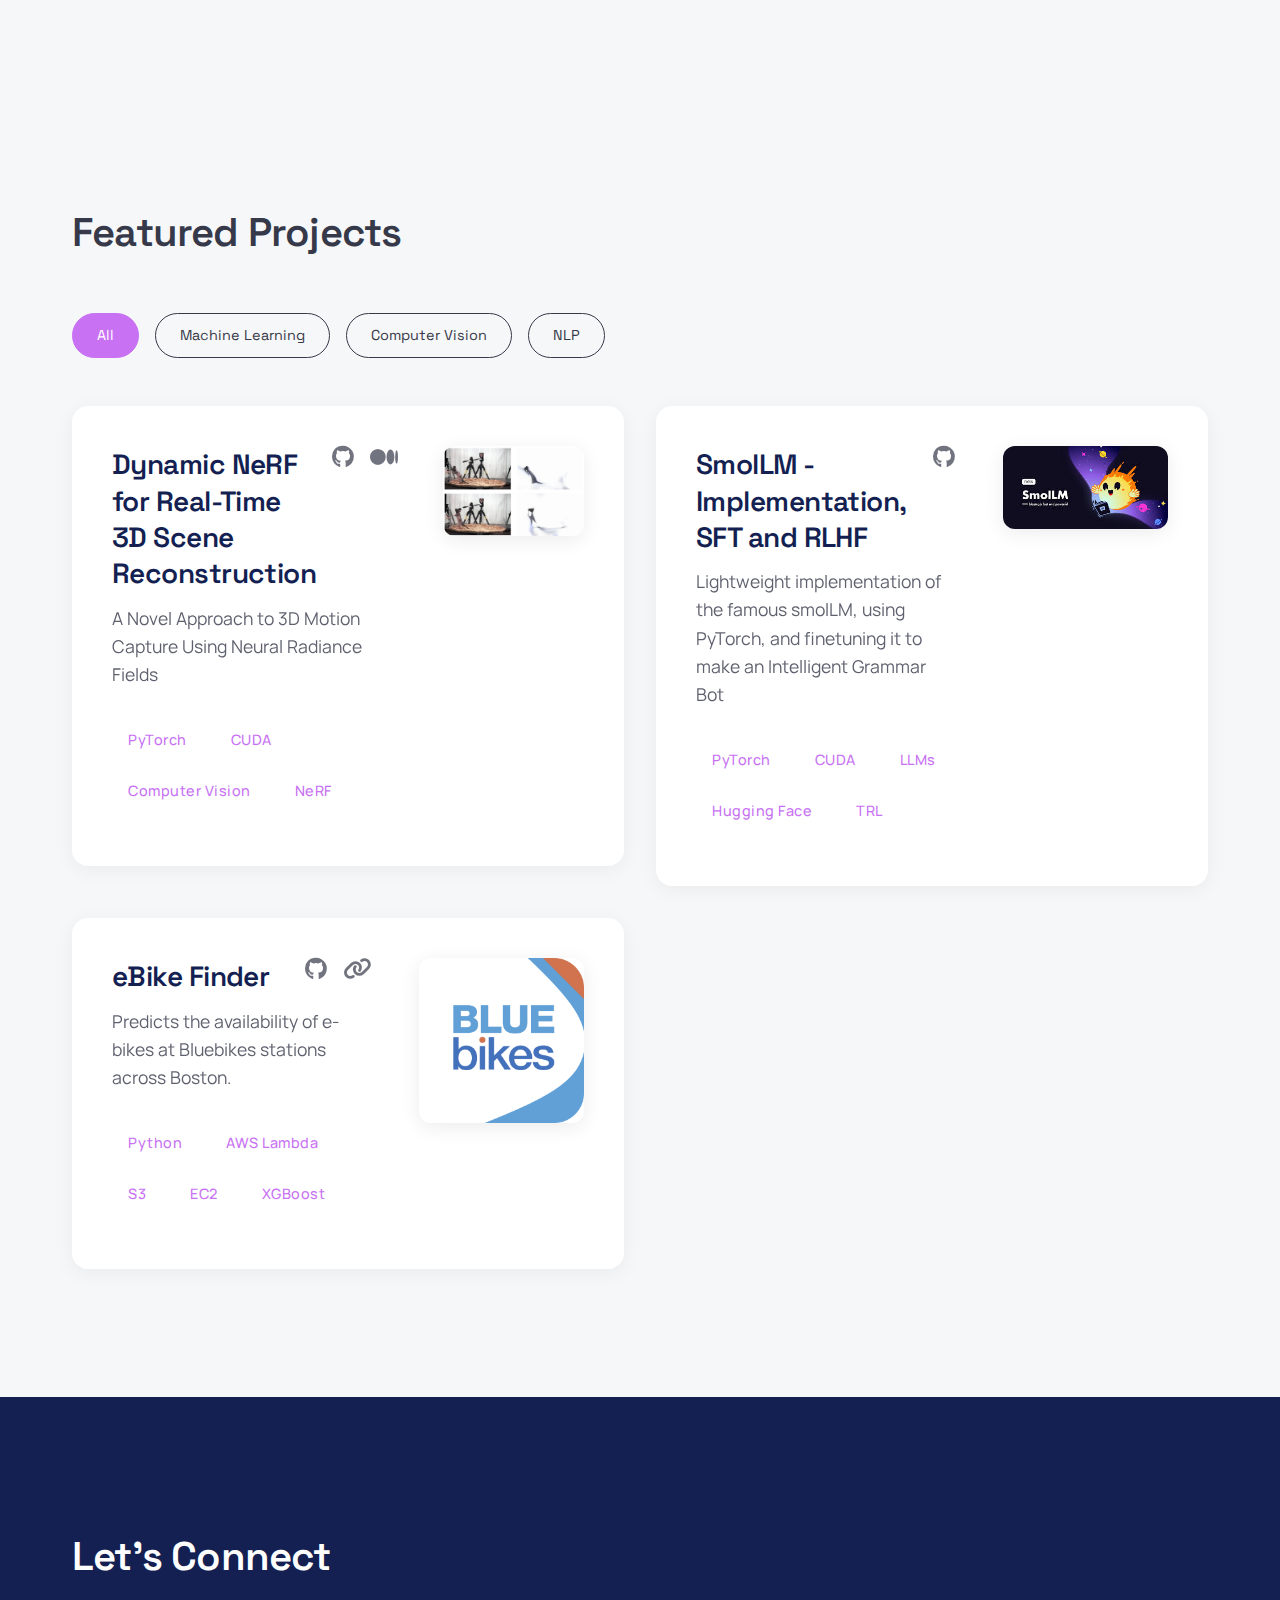
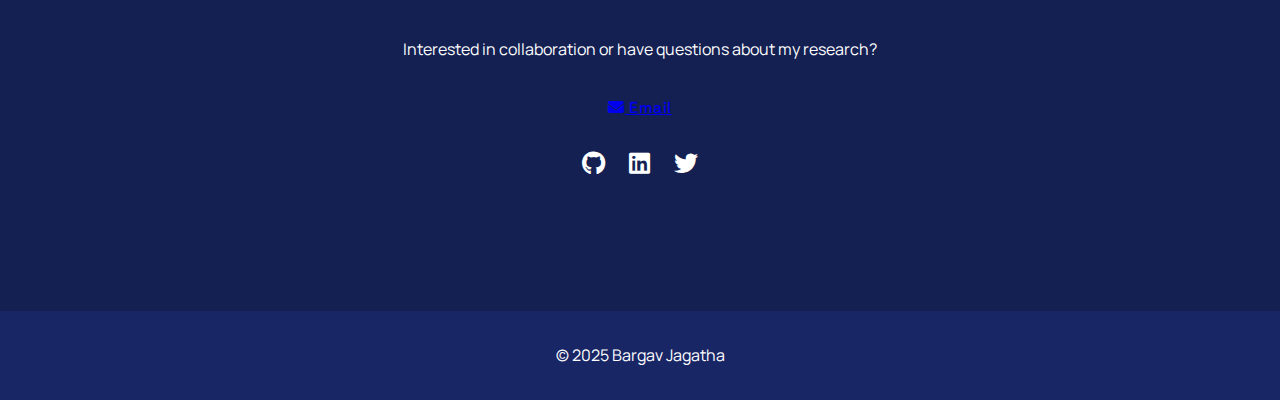
==== commit 304b15db: "added image" ====
--- a/index.html
+++ b/index.html
@@ -24,16 +24,23 @@
     <main>
         <section id="hero">
             <div class="container">
-                <h1>Hello, I'm Bargav Jagatha</h1>
-                <p class="subtitle">Machine Learning Engineer</p>
-                <div class="profile-info">
-                    <div class="profile-text">
-                        <p>Specialized in Time Series, LLMs and 3D Computer Vision</p>
-                        <br>
-                        <div class="cta-buttons">
-                            <a href="#experience" class="primary-button">View Experience</a>
-                            <a href="#contact" class="secondary-button">Get in Touch</a>
-                        </div>
+                <div class="hero-content">
+                    <div class="hero-text">
+                        <h1>Hello, I'm Bargav Jagatha</h1>
+                        <p class="subtitle">Machine Learning Engineer</p>
+                        <div class="profile-info">
+                            <div class="profile-text">
+                                <p>Specialized in Time Series, LLMs and 3D Computer Vision</p>
+                                <br>
+                                <div class="cta-buttons">
+                                    <a href="#experience" class="primary-button">View Experience</a>
+                                    <a href="#contact" class="secondary-button">Get in Touch</a>
+                                </div>
+                            </div>
+                        </div>
+                    </div>
+                    <div class="profile-image">
+                        <img src="./images/my_image.png" alt="Bargav Jagatha">
                     </div>
                 </div>
             </div>
--- a/style.css
+++ b/style.css
@@ -149,6 +149,40 @@
     opacity: 0.15;
 }
 
+/* Update Hero Section styles */
+.hero-content {
+    display: flex;
+    align-items: center;
+    gap: 2rem;
+    position: relative;
+    z-index: 1;
+}
+
+.hero-text {
+    flex: 1;
+}
+
+.profile-image {
+    width: 400px;
+    height: 500px;
+    border-radius: 12px;
+    overflow: hidden;
+    border: 4px solid rgba(255, 255, 255, 0.8);
+    box-shadow: 0 8px 32px rgba(0, 0, 0, 0.1);
+    margin-right: -2rem;
+}
+
+.profile-image img {
+    width: 100%;
+    height: 100%;
+    object-fit: cover;
+    transition: transform 0.3s ease;
+}
+
+.profile-image:hover img {
+    transform: scale(1.05);
+}
+
 /* Timeline styles */
 .timeline {
     position: relative;
@@ -529,6 +563,22 @@
         width: 50px;
         height: 50px;
     }
+
+    .hero-content {
+        flex-direction: column-reverse;
+        text-align: center;
+        gap: 2rem;
+    }
+
+    .profile-image {
+        width: 280px;
+        height: 350px;
+        margin-right: 0;
+    }
+
+    .cta-buttons {
+        justify-content: center;
+    }
 }
 
 /* Projects Section */
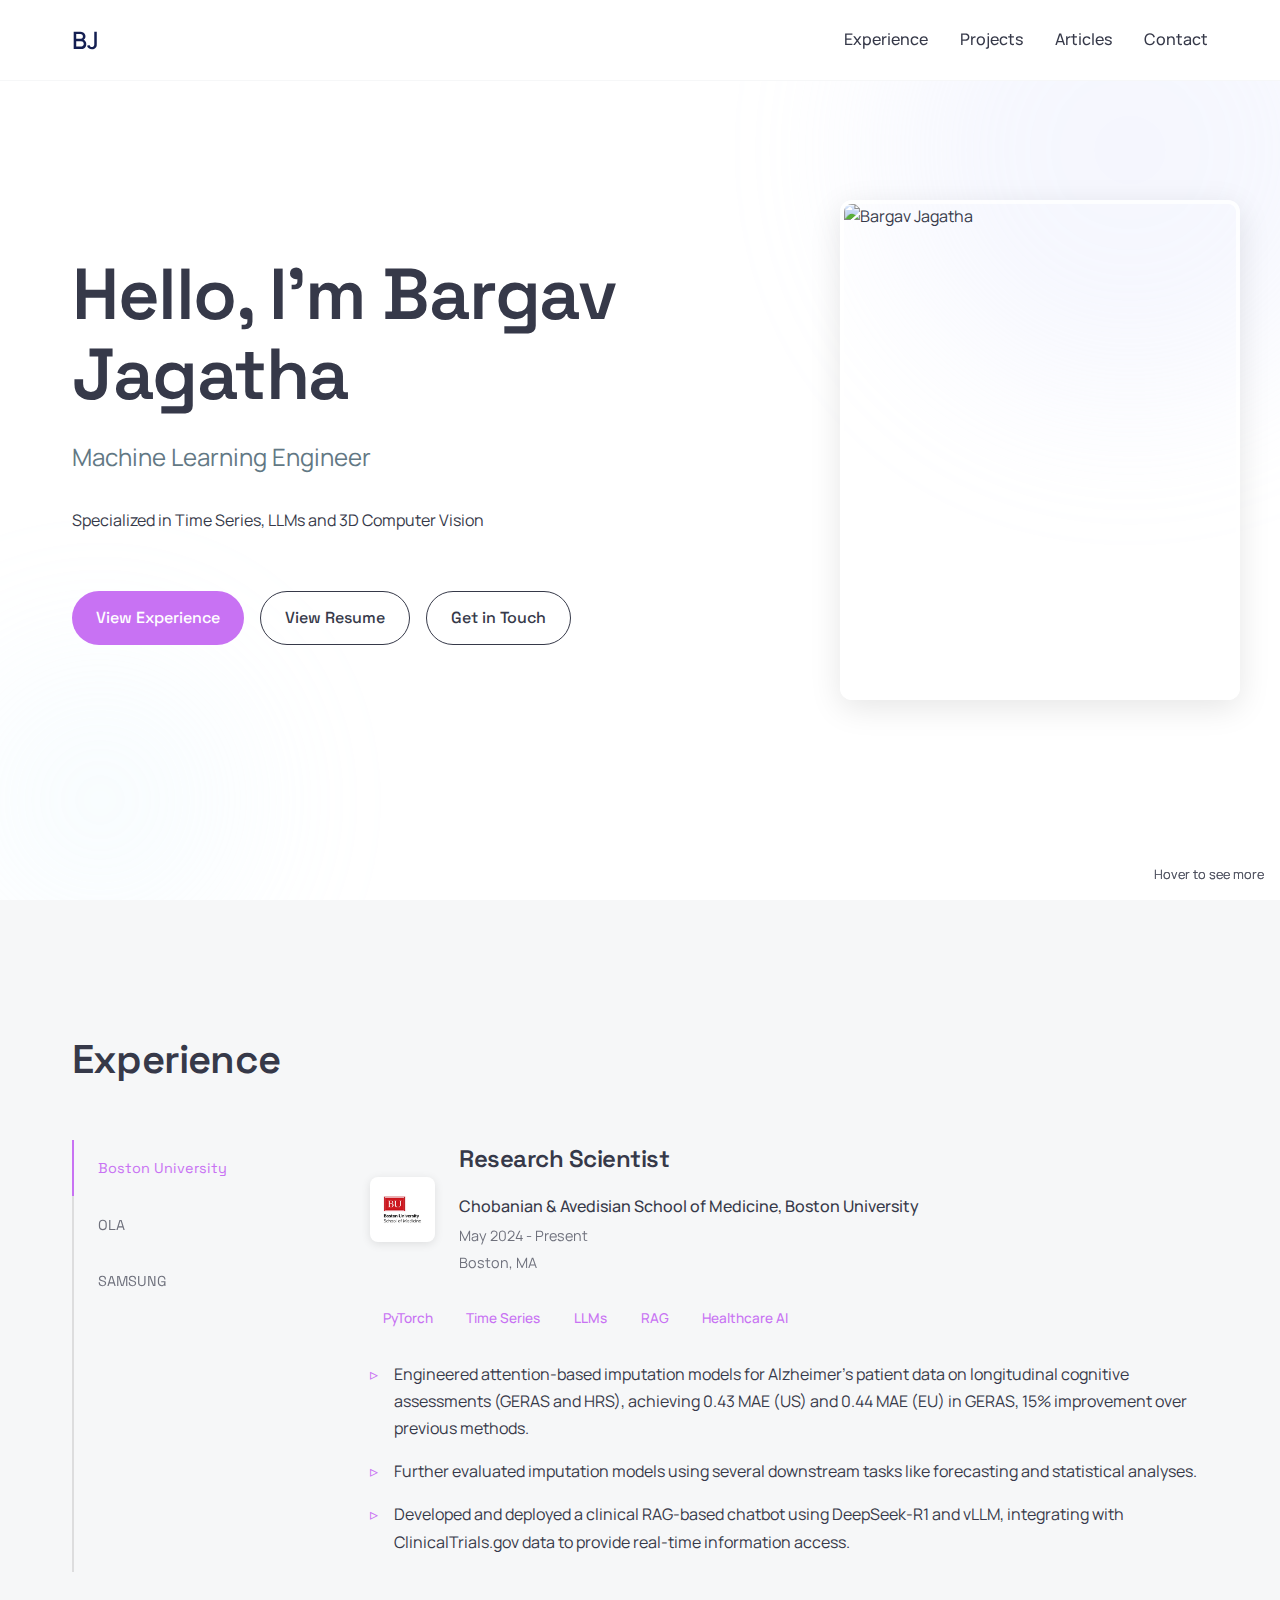
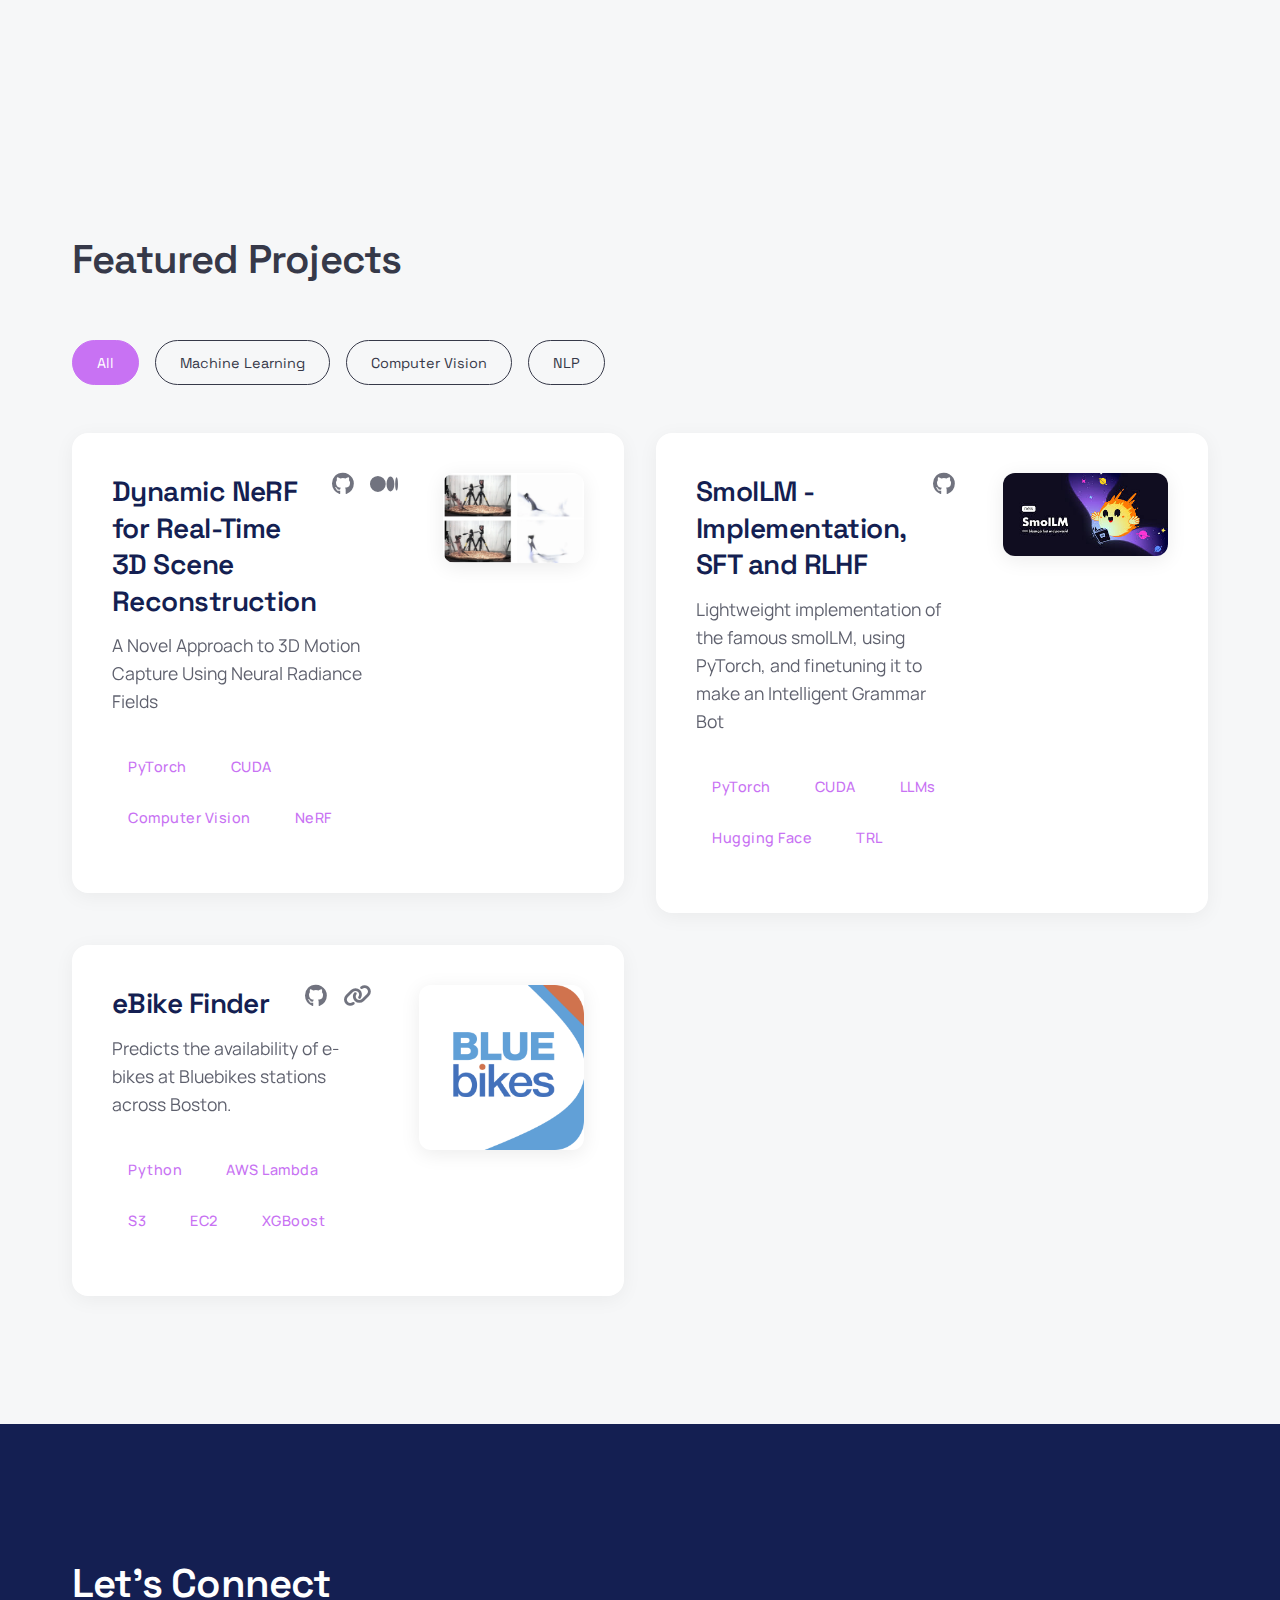
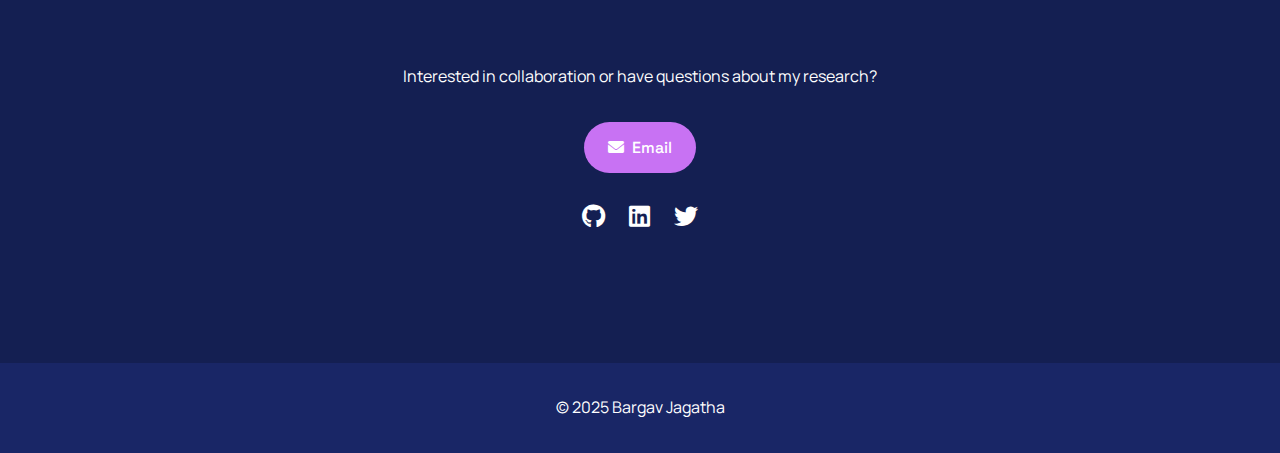
==== commit b764a368: "resume added" ====
--- a/index.html
+++ b/index.html
@@ -34,6 +34,7 @@
                                 <br>
                                 <div class="cta-buttons">
                                     <a href="#experience" class="primary-button">View Experience</a>
+                                    <button class="secondary-button" id="resume-btn">View Resume</button>
                                     <a href="#contact" class="secondary-button">Get in Touch</a>
                                 </div>
                             </div>
@@ -67,10 +68,10 @@
                                 <div class="company-info">
                                     <img src="./logos/bumed_logo.jpg" alt="Boston University" class="company-logo">
                                     <div>
-                                        <h3>Research Data Scientist</h3>
-                                        <p class="company-name">Boston University Chobanian & Avedisian School of Medicine</p>
-                                        <p class="duration">May 2024 - Present · ~ 1 yr</p>
-                                        <p class="location">Boston, Massachusetts</p>
+                                        <h3>Research Scientist</h3>
+                                        <p class="company-name">Chobanian & Avedisian School of Medicine, Boston University</p>
+                                        <p class="duration">May 2024 - Present</p>
+                                        <p class="location">Boston, MA</p>
                                     </div>
                                 </div>
                             </div>
@@ -87,15 +88,15 @@
                                 <ul class="achievement-list">
                                     <li>
                                         <span class="achievement-bullet">▹</span>
-                                        Applied Self-Attention based Imputation methods to impute missing longitudinal cognition data for Alzheimer's patients in US and EU cohorts, achieving 0.43 MAE (US) and 0.44 MAE (EU).
-                                    </li>
-                                    <li>
-                                        <span class="achievement-bullet">▹</span>
-                                        Evaluated imputation methods using downstream tasks such as forecasting and statistical analyses like Paired T-Tests.
-                                    </li>
-                                    <li>
-                                        <span class="achievement-bullet">▹</span>
-                                        Developed a clinical chatbot using LLama3 and Retrieval-Augmented Generation (RAG) with clinical.gov data.
+                                        Engineered attention-based imputation models for Alzheimer's patient data on longitudinal cognitive assessments (GERAS and HRS), achieving 0.43 MAE (US) and 0.44 MAE (EU) in GERAS, 15% improvement over previous methods.
+                                    </li>
+                                    <li>
+                                        <span class="achievement-bullet">▹</span>
+                                        Further evaluated imputation models using several downstream tasks like forecasting and statistical analyses.
+                                    </li>
+                                    <li>
+                                        <span class="achievement-bullet">▹</span>
+                                        Developed and deployed a clinical RAG-based chatbot using DeepSeek-R1 and vLLM, integrating with ClinicalTrials.gov data to provide real-time information access.
                                     </li>
                                 </ul>
                             </div>
@@ -109,7 +110,7 @@
                                     <div>
                                         <h3>Data Scientist (Machine Learning Engineer)</h3>
                                         <p class="company-name">OLA, ANI Technologies</p>
-                                        <p class="duration">Feb 2022 - July 2023 · 1 yr 5 months</p>
+                                        <p class="duration">Feb 2022 - July 2023</p>
                                         <p class="location">Bangalore, India</p>
                                     </div>
                                 </div>
@@ -118,32 +119,36 @@
                             <div class="skills-container">
                                 <div class="skill-tag">PyTorch</div>
                                 <div class="skill-tag">MLOps</div>
-                                <div class="skill-tag">LLMs</div>
-                                <div class="skill-tag">Time Series</div>
-                                <div class="skill-tag">Big Data</div>
+                                <div class="skill-tag">GNN</div>
+                                <div class="skill-tag">LSTM</div>
+                                <div class="skill-tag">Kubernetes</div>
                             </div>
 
                             <div class="experience-details">
                                 <ul class="achievement-list">
                                     <li>
                                         <span class="achievement-bullet">▹</span>
-                                        Optimized dynamic pricing and rider-driver matching ML systems driving 6% GMV increase ($1M+ revenue)
-                                            <ul> Designed reinforcement learning models for real-time customer driver matching to reduce the number of trip cancellations. </ul>
-                                            <ul>Built scalable data pipelines using PySpark and SQL for feature engineering on terabytes of historical cab trip data. </ul>
-                                            <ul>Implemented Shadow Analysis, A/B testing, Canary Deployments, and automated retraining triggered. </ul>
-                                    </li>
-                                    <li>
-                                        <span class="achievement-bullet">▹</span>
-                                        Architected LSTM-based proximity unlock system for electric scooters achieving 97% accuracy. Optimized for TensorFlow Lite, handled Bluetooth signal noise, and deployed to Android HMI for major OS release.
-                                    </li>
-                                    <li>
-                                        <span class="achievement-bullet">▹</span>
-                                        Developed ETA prediction model using XGBoost and Graph Neural Networks with GeoSpatial features and H3 indices, achieving 1.3-minute MAE for driver arrivals.
-                                    </li>
-                                    <li>
-                                        <span class="achievement-bullet">▹</span>
-                                        Built and deployed customer support chatbot (96% intent accuracy) using GitLab, Jenkins, Kubernetes, Docker, and
-                                        Vue.js. Led integration with product and frontend teams, conducting A/B testing for performance optimization.                                    
+                                        Led end-to-end development and production deployment of dynamic pricing and rider-driver matching ML models for OLA Cabs, driving a 6% GMV increase across the platform.
+                                    </li>
+                                    <li>
+                                        <span class="achievement-bullet">▹</span>
+                                        Built comprehensive MLOps infrastructure for these models, including automated retraining pipelines, drift detection systems, and performance monitoring dashboards to ensure production reliability.
+                                    </li>
+                                    <li>
+                                        <span class="achievement-bullet">▹</span>
+                                        Implemented rigorous shadow analysis and A/B testing methodologies, significantly reducing deployment failures across cities throughout India.
+                                    </li>
+                                    <li>
+                                        <span class="achievement-bullet">▹</span>
+                                        Architected and deployed an LSTM-based proximity unlock system (97% accuracy) for the Android HMI of eBikes, integrating ML models with embedded systems.
+                                    </li>
+                                    <li>
+                                        <span class="achievement-bullet">▹</span>
+                                        Developed a Graph Neural Network ETA prediction model achieving a 1.3-minute MAE overall, with significant improvements for short-distance driver arrival estimates.
+                                    </li>
+                                    <li>
+                                        <span class="achievement-bullet">▹</span>
+                                        Deployed a customer support chatbot (96% intent accuracy) using GitLab CI/CD, Kubernetes, and Vue.js.
                                     </li>
                                 </ul>
                             </div>                        
@@ -154,9 +159,9 @@
                                 <div class="company-info">
                                     <img src="logos/samsung_logo.png" alt="samsung" class="company-logo">
                                     <div>
-                                        <h3>Software Engineering Intern, Edge AI</h3>
+                                        <h3>Edge AI Intern</h3>
                                         <p class="company-name">Samsung Research</p>
-                                        <p class="duration">May 2021 - July 2021 · ~ 3 months</p>
+                                        <p class="duration">May 2021 - July 2021</p>
                                         <p class="location">Bangalore, India</p>
                                     </div>
                                 </div>
@@ -167,18 +172,18 @@
                                 <div class="skill-tag">SQLite</div>
                                 <div class="skill-tag">C</div>
                                 <div class="skill-tag">FFmpeg</div>
-                                <div class="skill-tag">Weka</div>
+                                <div class="skill-tag">Android</div>
                             </div>
 
                             <div class="experience-details">
                                 <ul class="achievement-list">
                                     <li>
                                         <span class="achievement-bullet">▹</span>
-                                        Designed an Android Java/SQLite database in the Edge AI team to manage smart home security clip metadata. Created functions for tasks like deleting clips with no motion and built a simple app interface for easy management.
-                                    </li>
-                                    <li>
-                                        <span class="achievement-bullet">▹</span>
-                                        Crafted native C code with FFmpeg to convert H264 clips to JPEGs, processing input/output via buffers for thumbnail extraction.
+                                        Designed an SQLite database to store clip metadata and implemented several Java functions (Android interface) for efficient management and storage of smart home security clips on edge devices.
+                                    </li>
+                                    <li>
+                                        <span class="achievement-bullet">▹</span>
+                                        Developed performance-optimized native C code using FFmpeg to convert H264-encoded videos to JPEG/PNG images for thumbnail extraction.
                                     </li>
                                 </ul>
                             </div>                               <!-- Similar structure for NVIDIA experience -->
@@ -391,6 +396,16 @@
         </div>
     </footer>
 
+    <div id="resume-modal" class="modal">
+        <div class="modal-content">
+            <span class="close-modal">&times;</span>
+            <iframe id="resume-iframe" src="./resume.pdf" type="application/pdf" width="100%" height="100%"></iframe>
+            <a href="./resume.pdf" download class="download-button">
+                <i class="fas fa-download"></i> Download PDF
+            </a>
+        </div>
+    </div>
+
     <script src="./script.js"></script>
 </body>
 </html> --- a/style.css
+++ b/style.css
@@ -271,9 +271,49 @@
 
 /* Update buttons */
 .primary-button, .secondary-button {
+    display: inline-flex;
+    align-items: center;
+    gap: 0.5rem;
+    padding: 0.8rem 1.5rem;
+    border-radius: 30px;
     font-family: var(--font-heading);
+    font-size: 1rem;
     font-weight: 500;
-    letter-spacing: 0.5px;
+    text-decoration: none;
+    transition: all 0.3s ease;
+    cursor: pointer;
+    border: none;
+}
+
+.primary-button {
+    background-color: var(--accent-color);
+    color: white;
+}
+
+.secondary-button {
+    background-color: transparent;
+    color: var(--text-color);
+    border: 1px solid var(--text-color);
+}
+
+.primary-button:hover, .secondary-button:hover {
+    transform: translateY(-2px);
+}
+
+.primary-button:hover {
+    background-color: var(--accent-color);
+    box-shadow: 0 4px 15px rgba(var(--accent-color-rgb), 0.3);
+}
+
+.secondary-button:hover {
+    background-color: var(--text-color);
+    color: var(--bg-color);
+}
+
+.cta-buttons {
+    display: flex;
+    gap: 1rem;
+    margin-top: 2rem;
 }
 
 /* Contact Section */
@@ -784,4 +824,87 @@
     .project-content {
         padding: 1.5rem;
     }
+}
+
+/* Modal Styles */
+.modal {
+    display: none;
+    position: fixed;
+    z-index: 1001;
+    left: 0;
+    top: 0;
+    width: 100%;
+    height: 100%;
+    background-color: rgba(0, 0, 0, 0.7);
+    backdrop-filter: blur(5px);
+}
+
+.modal-content {
+    position: relative;
+    background-color: var(--bg-color);
+    margin: 2% auto;
+    padding: 20px;
+    width: 90%;
+    max-width: 1000px;
+    height: 90%;
+    border-radius: 12px;
+    box-shadow: 0 4px 30px rgba(0, 0, 0, 0.2);
+}
+
+.close-modal {
+    position: absolute;
+    right: 25px;
+    top: 10px;
+    color: var(--text-color);
+    font-size: 35px;
+    font-weight: bold;
+    cursor: pointer;
+    z-index: 1002;
+}
+
+.close-modal:hover {
+    color: var(--accent-color);
+}
+
+#resume-iframe {
+    border: none;
+    border-radius: 8px;
+    background-color: white;
+}
+
+.download-button {
+    position: absolute;
+    bottom: 20px;
+    right: 20px;
+    background-color: var(--accent-color);
+    color: white;
+    padding: 12px 24px;
+    border-radius: 30px;
+    text-decoration: none;
+    font-weight: 500;
+    display: flex;
+    align-items: center;
+    gap: 8px;
+    transition: all 0.3s ease;
+    box-shadow: 0 4px 15px rgba(0, 0, 0, 0.1);
+}
+
+.download-button:hover {
+    transform: translateY(-2px);
+    box-shadow: 0 6px 20px rgba(0, 0, 0, 0.15);
+}
+
+@media (max-width: 768px) {
+    .modal-content {
+        width: 95%;
+        height: 95%;
+        margin: 2.5% auto;
+    }
+    
+    .download-button {
+        bottom: 10px;
+        right: 10px;
+        padding: 8px 16px;
+        font-size: 0.9rem;
+    }
 } 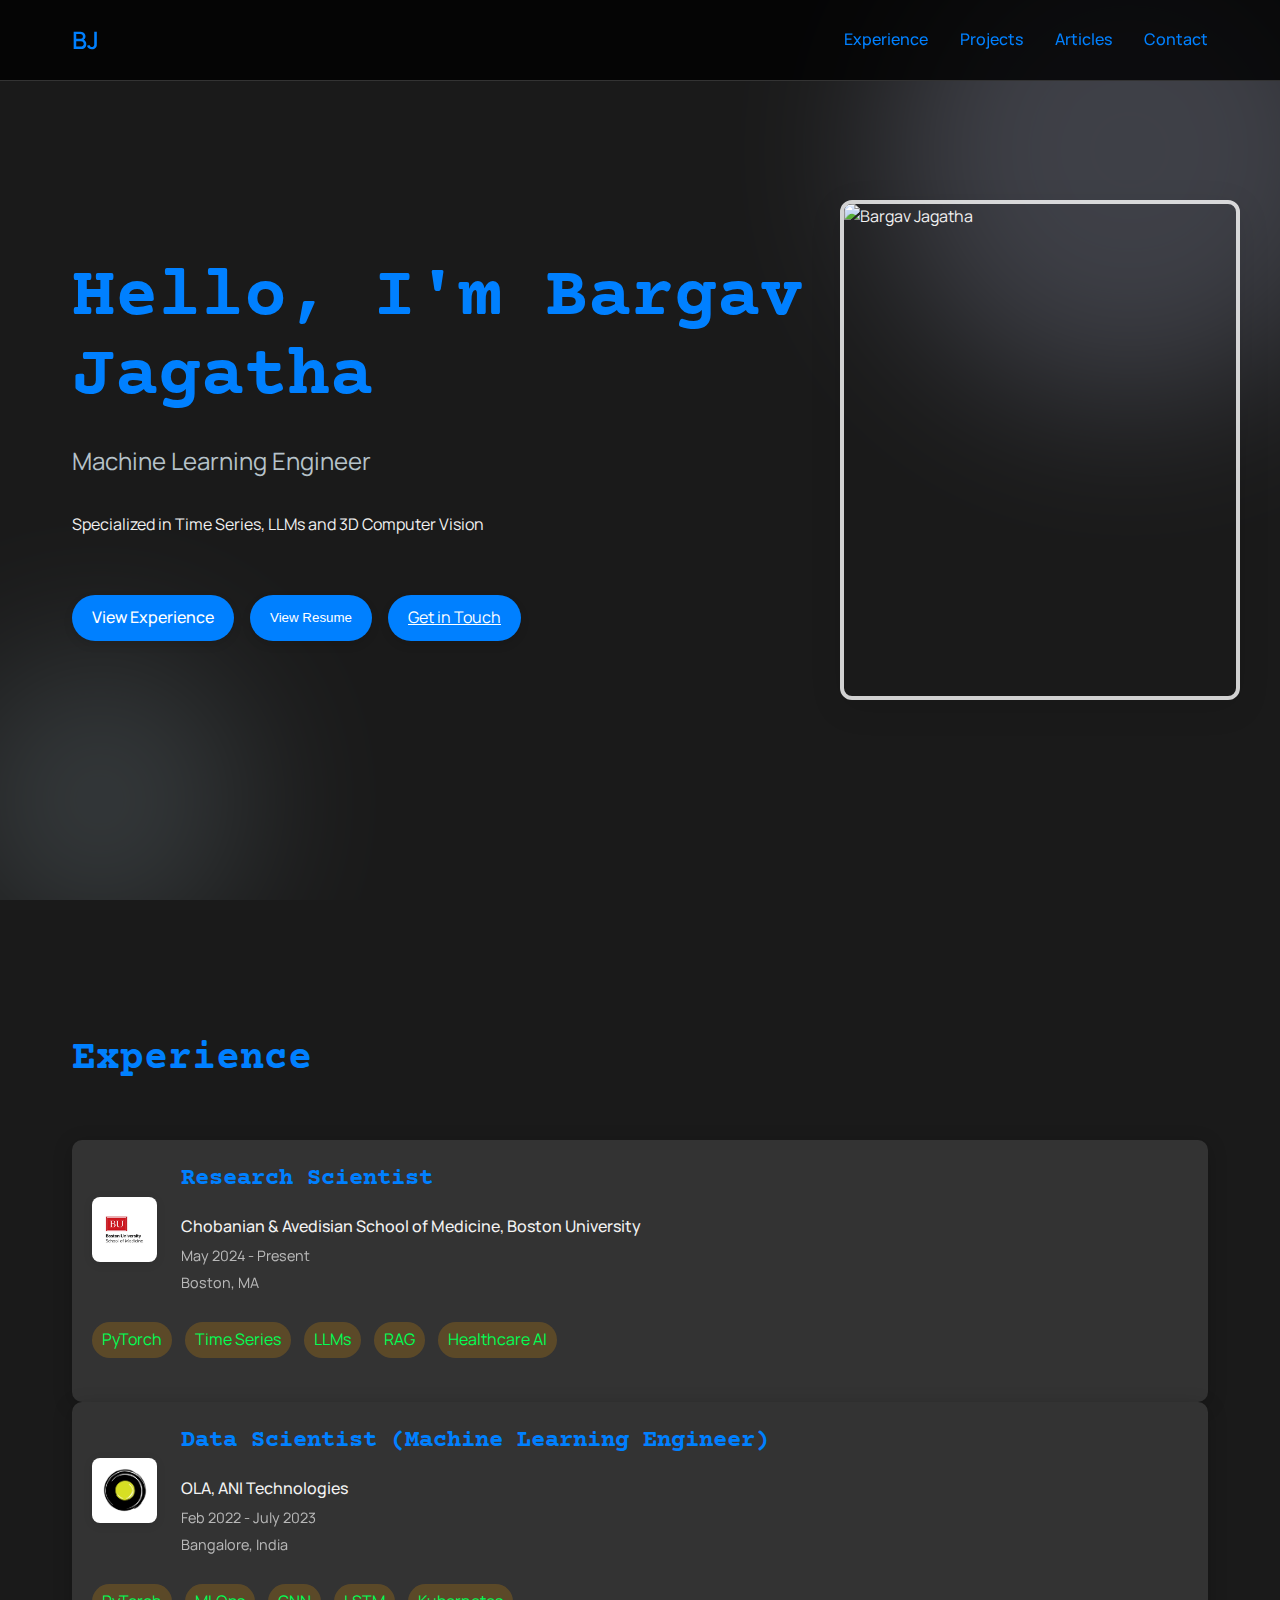
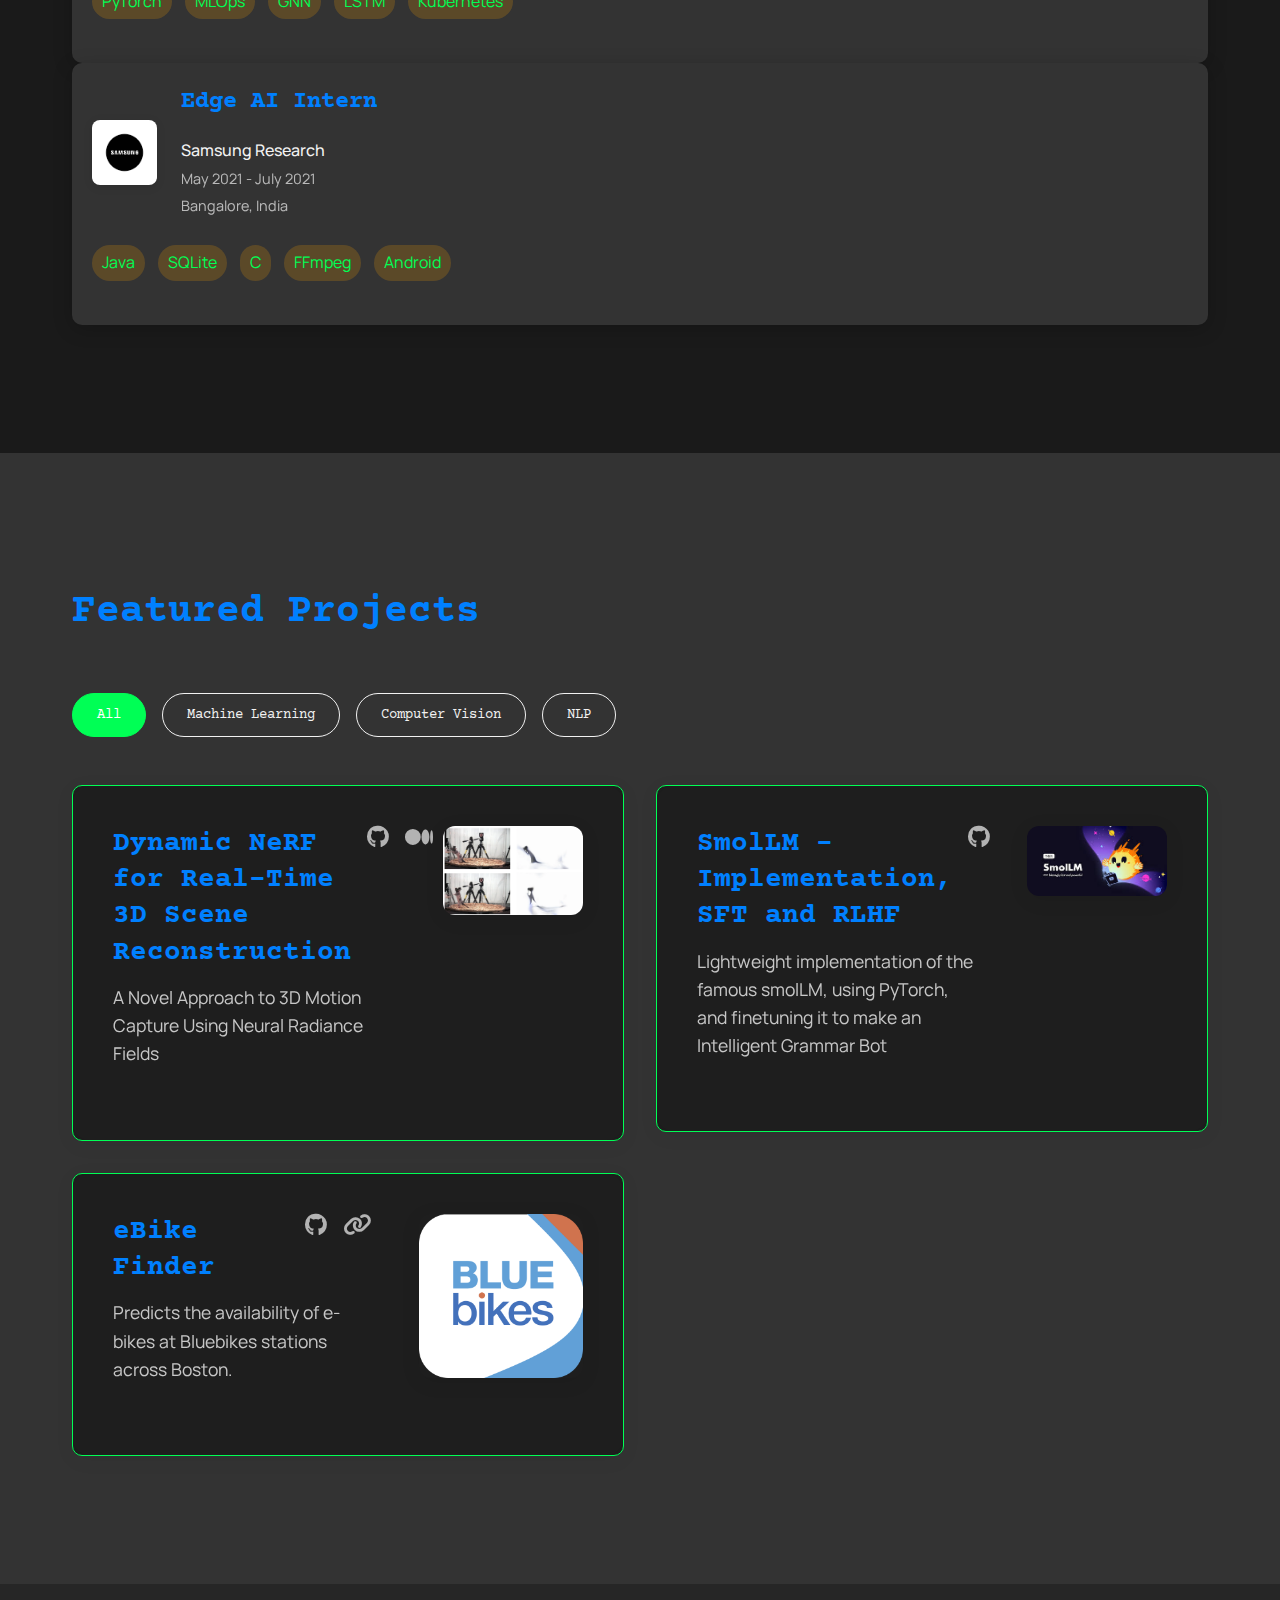
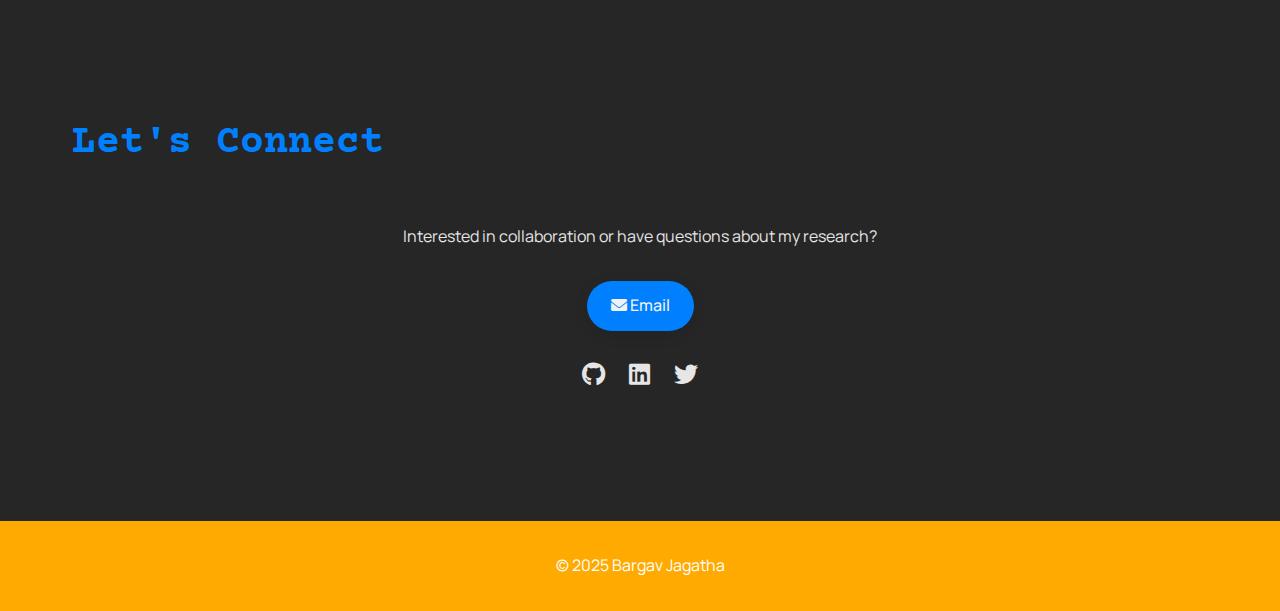
==== commit acb4557b: "made all visibile" ====
--- a/index.html
+++ b/index.html
@@ -55,15 +55,8 @@
             <div class="container">
                 <h2>Experience</h2>
                 <div class="experience-container">
-                    <div class="experience-tabs">
-                        <button class="tab-btn active" data-company="bu">Boston University</button>
-                        <button class="tab-btn" data-company="ola">OLA</button>
-                        <button class="tab-btn" data-company="samsung">SAMSUNG</button>
-                        <!-- Add more companies as needed -->
-                    </div>
-                    
                     <div class="experience-content">
-                        <div class="experience-panel active" data-company="bu">
+                        <div class="experience-panel" data-company="bu">
                             <div class="experience-header">
                                 <div class="company-info">
                                     <img src="./logos/bumed_logo.jpg" alt="Boston University" class="company-logo">
@@ -75,7 +68,6 @@
                                     </div>
                                 </div>
                             </div>
-
                             <div class="skills-container">
                                 <div class="skill-tag">PyTorch</div>
                                 <div class="skill-tag">Time Series</div>
@@ -83,7 +75,6 @@
                                 <div class="skill-tag">RAG</div>
                                 <div class="skill-tag">Healthcare AI</div>
                             </div>
-
                             <div class="experience-details">
                                 <ul class="achievement-list">
                                     <li>
@@ -102,7 +93,6 @@
                             </div>
                         </div>
 
-                        <!-- Template for other experiences -->
                         <div class="experience-panel" data-company="ola">
                             <div class="experience-header">
                                 <div class="company-info">
@@ -115,7 +105,6 @@
                                     </div>
                                 </div>
                             </div>
-
                             <div class="skills-container">
                                 <div class="skill-tag">PyTorch</div>
                                 <div class="skill-tag">MLOps</div>
@@ -123,7 +112,6 @@
                                 <div class="skill-tag">LSTM</div>
                                 <div class="skill-tag">Kubernetes</div>
                             </div>
-
                             <div class="experience-details">
                                 <ul class="achievement-list">
                                     <li>
@@ -166,7 +154,6 @@
                                     </div>
                                 </div>
                             </div>
-
                             <div class="skills-container">
                                 <div class="skill-tag">Java</div>
                                 <div class="skill-tag">SQLite</div>
@@ -174,7 +161,6 @@
                                 <div class="skill-tag">FFmpeg</div>
                                 <div class="skill-tag">Android</div>
                             </div>
-
                             <div class="experience-details">
                                 <ul class="achievement-list">
                                     <li>
@@ -186,7 +172,7 @@
                                         Developed performance-optimized native C code using FFmpeg to convert H264-encoded videos to JPEG/PNG images for thumbnail extraction.
                                     </li>
                                 </ul>
-                            </div>                               <!-- Similar structure for NVIDIA experience -->
+                            </div>                              
                         </div>
                     </div>
                 </div>
@@ -399,8 +385,10 @@
     <div id="resume-modal" class="modal">
         <div class="modal-content">
             <span class="close-modal">&times;</span>
-            <iframe id="resume-iframe" src="./resume.pdf" type="application/pdf" width="100%" height="100%"></iframe>
-            <a href="./resume.pdf" download class="download-button">
+            <object data="resume.pdf" type="application/pdf" width="100%" height="100%">
+                <p>Unable to display PDF file. <a href="resume.pdf" download>Download</a> instead.</p>
+            </object>
+            <a href="resume.pdf" download class="download-button">
                 <i class="fas fa-download"></i> Download PDF
             </a>
         </div>
--- a/style.css
+++ b/style.css
@@ -1,18 +1,18 @@
 /* Import modern fonts */
-@import url('https://fonts.googleapis.com/css2?family=Manrope:wght@300;400;500;600;700&family=Space+Grotesk:wght@300;400;500;600;700&display=swap');
+@import url('https://fonts.googleapis.com/css2?family=Manrope:wght@300;400;500;600;700&family=Courier+Prime:wght@400;700&display=swap');
 
 :root {
-    --primary-color: hsl(230, 60%, 20%);
-    --secondary-color: hsl(230, 60%, 25%);
-    --accent-color: hsl(280, 84%, 70%);
-    --text-color: hsl(230, 15%, 25%);
-    --bg-color: hsl(0, 0%, 100%);
-    --gray-light: hsl(230, 15%, 97%);
+    --primary-color: hsl(210, 100%, 50%); /* Bright blue */
+    --secondary-color: hsl(40, 100%, 50%); /* Bright orange */
+    --accent-color: hsl(140, 100%, 50%); /* Neon green */
+    --text-color: hsl(0, 0%, 95%); /* Light text color */
+    --bg-color: hsl(0, 0%, 10%); /* Black background */
+    --gray-light: hsl(0, 0%, 20%); /* Dark gray for sections */
     --spacing: 8rem;
     
     /* Font families */
-    --font-heading: 'Space Grotesk', sans-serif;
-    --font-body: 'Manrope', sans-serif;
+    --font-heading: 'Courier Prime', monospace; /* Monospaced font for headings */
+    --font-body: 'Manrope', sans-serif; /* Main font */
 }
 
 * {
@@ -22,10 +22,10 @@
 }
 
 body {
-    font-family: var(--font-body);
+    background-color: var(--bg-color); /* Black background */
+    color: var(--text-color); /* Light text color */
+    font-family: var(--font-body); /* Main font */
     line-height: 1.6;
-    color: var(--text-color);
-    background-color: var(--bg-color);
 }
 
 .container {
@@ -37,8 +37,8 @@
 /* Typography updates */
 h1, h2, h3 {
     font-family: var(--font-heading);
-    font-weight: 600;
-    letter-spacing: -0.02em;
+    font-weight: 700; /* Thicker font weight */
+    color: var(--primary-color); /* Bright blue for headings */
 }
 
 h1 {
@@ -50,16 +50,18 @@
 h2 {
     font-size: 2.5rem;
     margin-bottom: 3rem;
+    color: var(--primary-color); /* Bright blue for h2 */
 }
 
 h3 {
     font-size: 1.5rem;
     margin-bottom: 1rem;
+    color: var(--primary-color); /* Bright blue for h3 */
 }
 
 .subtitle {
     font-size: 1.5rem;
-    color: hsl(200, 15%, 45%);
+    color: hsl(200, 15%, 75%); /* Light gray for subtitle */
     margin-bottom: 2rem;
 }
 
@@ -68,8 +70,7 @@
     position: fixed;
     top: 0;
     width: 100%;
-    background: rgba(255, 255, 255, 0.98);
-    backdrop-filter: blur(10px);
+    background: rgba(0, 0, 0, 0.8);
     z-index: 1000;
     border-bottom: 1px solid var(--gray-light);
 }
@@ -97,13 +98,13 @@
 
 .nav-links a {
     text-decoration: none;
-    color: var(--text-color);
+    color: var(--primary-color); /* Bright blue for nav links */
     font-weight: 500;
     transition: color 0.3s;
 }
 
 .nav-links a:hover {
-    color: var(--accent-color);
+    color: var(--secondary-color); /* Bright orange on hover */
 }
 
 /* Hero Section */
@@ -213,15 +214,18 @@
 }
 
 .project-card {
-    background: white;
-    border-radius: 1rem;
+    border: 1px solid var(--accent-color); /* Bright orange border */
+    border-radius: 10px; /* Rounded corners */
+    background-color: #1e1e1e; /* Black background for project cards */
     overflow: hidden;
     box-shadow: 0 4px 20px rgba(0, 0, 0, 0.05);
-    transition: transform 0.3s ease;
-}
-
+    transition: transform 0.3s;
+    position: relative; /* For absolute positioning of description */
+}
+
+/* Expand effect on hover */
 .project-card:hover {
-    transform: translateY(-5px);
+    transform: scale(1.05); /* Slight zoom effect */
 }
 
 .project-card:hover .project-content {
@@ -270,57 +274,35 @@
 }
 
 /* Update buttons */
-.primary-button, .secondary-button {
-    display: inline-flex;
-    align-items: center;
-    gap: 0.5rem;
-    padding: 0.8rem 1.5rem;
-    border-radius: 30px;
-    font-family: var(--font-heading);
-    font-size: 1rem;
-    font-weight: 500;
-    text-decoration: none;
-    transition: all 0.3s ease;
-    cursor: pointer;
-    border: none;
-}
-
-.primary-button {
-    background-color: var(--accent-color);
-    color: white;
-}
-
-.secondary-button {
-    background-color: transparent;
-    color: var(--text-color);
-    border: 1px solid var(--text-color);
-}
-
-.primary-button:hover, .secondary-button:hover {
-    transform: translateY(-2px);
-}
-
-.primary-button:hover {
-    background-color: var(--accent-color);
-    box-shadow: 0 4px 15px rgba(var(--accent-color-rgb), 0.3);
-}
-
-.secondary-button:hover {
-    background-color: var(--text-color);
-    color: var(--bg-color);
-}
-
 .cta-buttons {
     display: flex;
     gap: 1rem;
     margin-top: 2rem;
+}
+
+.cta-buttons .primary-button,
+.cta-buttons .secondary-button {
+    background-color: var(--primary-color); /* Bright blue */
+    border: none;
+    color: #ffffff; /* White text */
+    padding: 10px 20px;
+    border-radius: 30px; /* Rounded buttons */
+    cursor: pointer;
+    transition: background-color 0.3s, box-shadow 0.3s;
+    box-shadow: 0 4px 10px rgba(0, 0, 0, 0.1); /* Subtle shadow */
+}
+
+.cta-buttons .primary-button:hover,
+.cta-buttons .secondary-button:hover {
+    background-color: var(--secondary-color); /* Bright orange on hover */
+    box-shadow: 0 6px 15px rgba(0, 0, 0, 0.15); /* Enhanced shadow on hover */
 }
 
 /* Contact Section */
 #contact {
     padding: var(--spacing) 0;
-    background: var(--primary-color);
-    color: white;
+    background: hsl(0, 0%, 15%); /* Darker background for a professional look */
+    color: hsl(0, 0%, 90%); /* Light gray text for better readability */
 }
 
 .contact-content {
@@ -335,18 +317,37 @@
     gap: 1.5rem;
 }
 
+/* Update social links */
 .social-links {
     display: flex;
     gap: 1.5rem;
 }
 
 .social-links a {
-    color: white;
+    color: hsl(0, 0%, 90%); /* Light gray for icons */
     font-size: 1.5rem;
-    transition: transform 0.3s;
+    transition: transform 0.3s, color 0.3s;
 }
 
 .social-links a:hover {
+    color: var(--primary-color); /* Change to primary color on hover */
+    transform: translateY(-2px);
+}
+
+/* Update button styles */
+.primary-button {
+    background-color: var(--primary-color); /* Use a professional blue */
+    color: hsl(0, 0%, 95%); /* Light text color */
+    padding: 12px 24px;
+    border-radius: 30px; /* Rounded button */
+    text-decoration: none;
+    font-weight: 500;
+    transition: all 0.3s ease;
+    box-shadow: 0 4px 15px rgba(0, 0, 0, 0.1);
+}
+
+.primary-button:hover {
+    background-color: hsl(210, 100%, 40%); /* Darker blue on hover */
     transform: translateY(-2px);
 }
 
@@ -361,123 +362,45 @@
 /* Experience Section Styles */
 #experience {
     padding: var(--spacing) 0;
-    background: var(--gray-light);
+    background: var(--bg-color); /* Black background */
 }
 
 .experience-container {
     display: flex;
-    gap: 3rem;
+    flex-direction: column; /* Stack items vertically */
+    gap: 2rem;
     max-width: 1200px;
     margin: 0 auto;
-    position: relative;
-}
-
-/* Tabs Navigation */
-.experience-tabs {
-    display: flex;
-    flex-direction: column;
-    min-width: 250px;
-    border-left: 2px solid rgba(0, 0, 0, 0.1);
-}
-
-/* Remove click interaction, use hover instead */
-.tab-btn {
-    padding: 1.2rem 1.5rem;
-    font-family: var(--font-heading);
-    font-size: 0.9rem;
-    text-align: left;
-    background: none;
-    border: none;
-    border-left: 2px solid transparent;
-    color: var(--text-color);
-    opacity: 0.7;
-    cursor: pointer;
-    transition: all 0.3s;
-    margin-left: -2px;
-}
-
-.tab-btn:hover {
-    opacity: 1;
-    color: var(--accent-color);
-    border-left: 2px solid var(--accent-color);
-}
-
-.tab-btn.active {
-    opacity: 1;
-    color: var(--accent-color);
-    border-left: 2px solid var(--accent-color);
-}
-
-/* Experience Content */
-.experience-content {
-    flex: 1;
-}
-
+}
+
+/* Experience Panel Styles */
 .experience-panel {
-    display: none;
-    opacity: 0;
-    transition: opacity 0.3s ease;
-}
-
-.experience-panel.active {
-    display: block;
-    opacity: 1;
-}
-
-/* Show panel on hover */
-.tab-btn:hover ~ .experience-content .experience-panel {
-    display: none;
-    opacity: 0;
-}
-
-.tab-btn[data-company="bu"]:hover ~ .experience-content .experience-panel[data-company="bu"],
-.tab-btn[data-company="ola"]:hover ~ .experience-content .experience-panel[data-company="ola"],
-.tab-btn[data-company="samsung"]:hover ~ .experience-content .experience-panel[data-company="samsung"] {
-    display: block;
-    opacity: 1;
-}
-
-/* Achievement list styling */
-.achievement-list {
-    list-style: none;
-    padding: 0;
-}
-
-.achievement-list li {
-    position: relative;
-    padding-left: 1.5rem;
-    margin-bottom: 1rem;
-    line-height: 1.7;
-}
-
-/* Main bullet points */
-.achievement-list > li > .achievement-bullet {
-    position: absolute;
-    left: 0;
-    color: var(--accent-color);
-}
-
-/* Nested list styling */
-.achievement-list ul {
-    list-style: none;
-    padding-left: 1rem;
-    margin-top: 0.5rem;
-}
-
-.achievement-list ul li {
-    position: relative;
-    padding-left: 1.5rem;
-    margin-bottom: 0.5rem;
-    font-size: 0.95em;
-    opacity: 0.85;
-}
-
-.achievement-list ul li::before {
-    content: "→";
-    position: absolute;
-    left: 0;
-    color: var(--accent-color);
-    opacity: 0.7;
+    background-color: var(--gray-light); /* Dark gray for panels */
+    border-radius: 10px; /* Rounded corners */
+    padding: 20px;
+    box-shadow: 0 4px 20px rgba(0, 0, 0, 0.2); /* Subtle shadow */
+    transition: transform 0.3s;
+    position: relative; /* For absolute positioning of description */
+    overflow: hidden; /* Hide overflow */
+}
+
+/* Expand effect on hover */
+.experience-panel:hover {
+    transform: scale(1.05); /* Slight zoom effect */
+}
+
+/* Hide experience details by default */
+.experience-details {
+    max-height: 0; /* Hidden by default */
+    opacity: 0; /* Hidden by default */
+    transition: max-height 0.3s ease, opacity 0.3s ease; /* Smooth transition */
+    overflow: hidden; /* Hide overflow */
+}
+
+/* Show experience details on hover */
+.experience-panel:hover .experience-details {
+    max-height: 500px; /* Set a larger max height for the expanded state */
+    opacity: 1; /* Show on hover */
 }
 
 /* Company Header */
@@ -523,101 +446,37 @@
 }
 
 .skill-tag {
-    background: rgba(var(--accent-color-rgb), 0.1);
+    background-color: rgba(255, 165, 0, 0.2); /* Light orange background */
+    color: var(--accent-color); /* Bright orange text */
+    padding: 5px 10px;
+    border-radius: 20px; /* Rounded tags */
+    margin-right: 5px;
+}
+
+/* Achievement List */
+.achievement-list {
+    list-style: none;
+    padding: 0;
+}
+
+.achievement-list li {
+    position: relative;
+    padding-left: 1.5rem;
+    margin-bottom: 1rem;
+    line-height: 1.7;
+}
+
+/* Main bullet points */
+.achievement-list > li > .achievement-bullet {
+    position: absolute;
+    left: 0;
     color: var(--accent-color);
-    padding: 0.4rem 0.8rem;
-    border-radius: 20px;
-    font-size: 0.85rem;
-    font-weight: 500;
-}
-
-/* Animations */
-@keyframes fadeIn {
-    from {
-        opacity: 0;
-        transform: translateY(10px);
-    }
-    to {
-        opacity: 1;
-        transform: translateY(0);
-    }
 }
 
 /* Responsive Design */
 @media (max-width: 768px) {
-    h1 {
-        font-size: 2.5rem;
-    }
-    
-    h2 {
-        font-size: 2rem;
-    }
-    
-    .research-card {
-        flex-direction: column;
-    }
-    
-    .research-visualization {
-        width: 100%;
-        height: 200px;
-    }
-    
-    .nav-links {
-        display: none;
-    }
-
     .experience-container {
         flex-direction: column;
-        gap: 2rem;
-    }
-
-    .experience-tabs {
-        flex-direction: row;
-        overflow-x: auto;
-        padding-bottom: 1rem;
-        border-left: none;
-        border-bottom: 2px solid rgba(0, 0, 0, 0.1);
-    }
-
-    .tab-btn {
-        border-left: none;
-        border-bottom: 2px solid transparent;
-        margin-left: 0;
-        margin-bottom: -2px;
-        white-space: nowrap;
-        padding: 1rem 1.2rem;
-    }
-
-    .tab-btn.active {
-        border-left: none;
-        border-bottom: 2px solid var(--accent-color);
-    }
-
-    .company-info {
-        flex-direction: column;
-        align-items: flex-start;
-        gap: 1rem;
-    }
-
-    .company-logo {
-        width: 50px;
-        height: 50px;
-    }
-
-    .hero-content {
-        flex-direction: column-reverse;
-        text-align: center;
-        gap: 2rem;
-    }
-
-    .profile-image {
-        width: 280px;
-        height: 350px;
-        margin-right: 0;
-    }
-
-    .cta-buttons {
-        justify-content: center;
     }
 }
 
@@ -659,7 +518,7 @@
     display: flex;
     gap: 3rem;
     align-items: flex-start;
-    background: white;
+    background: #1e1e1e; /* Black background for project content */
     border-radius: 1rem;
     box-shadow: 0 4px 20px rgba(0, 0, 0, 0.05);
     transition: all 0.3s ease;
@@ -715,46 +574,18 @@
     transform: translateY(-2px);
 }
 
-/* Hide key features by default */
-.key-features {
-    height: 0;
-    opacity: 0;
-    overflow: hidden;
-    transition: all 0.3s ease;
-    margin: 0;
-}
-
-/* Show on hover */
-.project-card:hover .key-features {
-    height: auto;
-    opacity: 1;
-    margin-bottom: 2rem;
-}
-
-/* Adjust spacing for collapsed state */
+/* Hide project details by default */
 .project-details {
-    margin: 1rem 0;
-    transition: all 0.3s ease;
-}
-
+    max-height: 0; /* Hidden by default */
+    opacity: 0; /* Hidden by default */
+    transition: max-height 0.3s ease, opacity 0.3s ease; /* Smooth transition */
+    overflow: hidden; /* Hide overflow */
+}
+
+/* Show project details on hover */
 .project-card:hover .project-details {
-    margin: 2rem 0;
-}
-
-/* Add subtle indicator for hover interaction */
-.project-content::after {
-    content: "Hover to see more";
-    position: absolute;
-    bottom: 1rem;
-    right: 1rem;
-    font-size: 0.8rem;
-    color: var(--text-color);
-    opacity: 0.5;
-    transition: opacity 0.3s ease;
-}
-
-.project-card:hover .project-content::after {
-    opacity: 0;
+    max-height: 200px; /* Set a max height for the expanded state */
+    opacity: 1; /* Show on hover */
 }
 
 /* Tech Stack */
@@ -808,7 +639,7 @@
     .project-image {
         width: 100%;
         max-height: 300px;
-        order: -1; /* Move image to top on mobile */
+        order: -1;
     }
 }
 
@@ -841,7 +672,7 @@
 
 .modal-content {
     position: relative;
-    background-color: var(--bg-color);
+    background-color: var(--bg-color); /* Keep white background for modal */
     margin: 2% auto;
     padding: 20px;
     width: 90%;
@@ -876,10 +707,10 @@
     position: absolute;
     bottom: 20px;
     right: 20px;
-    background-color: var(--accent-color);
+    background-color: var(--accent-color); /* Bright orange for download button */
     color: white;
     padding: 12px 24px;
-    border-radius: 30px;
+    border-radius: 30px; /* Rounded button */
     text-decoration: none;
     font-weight: 500;
     display: flex;
